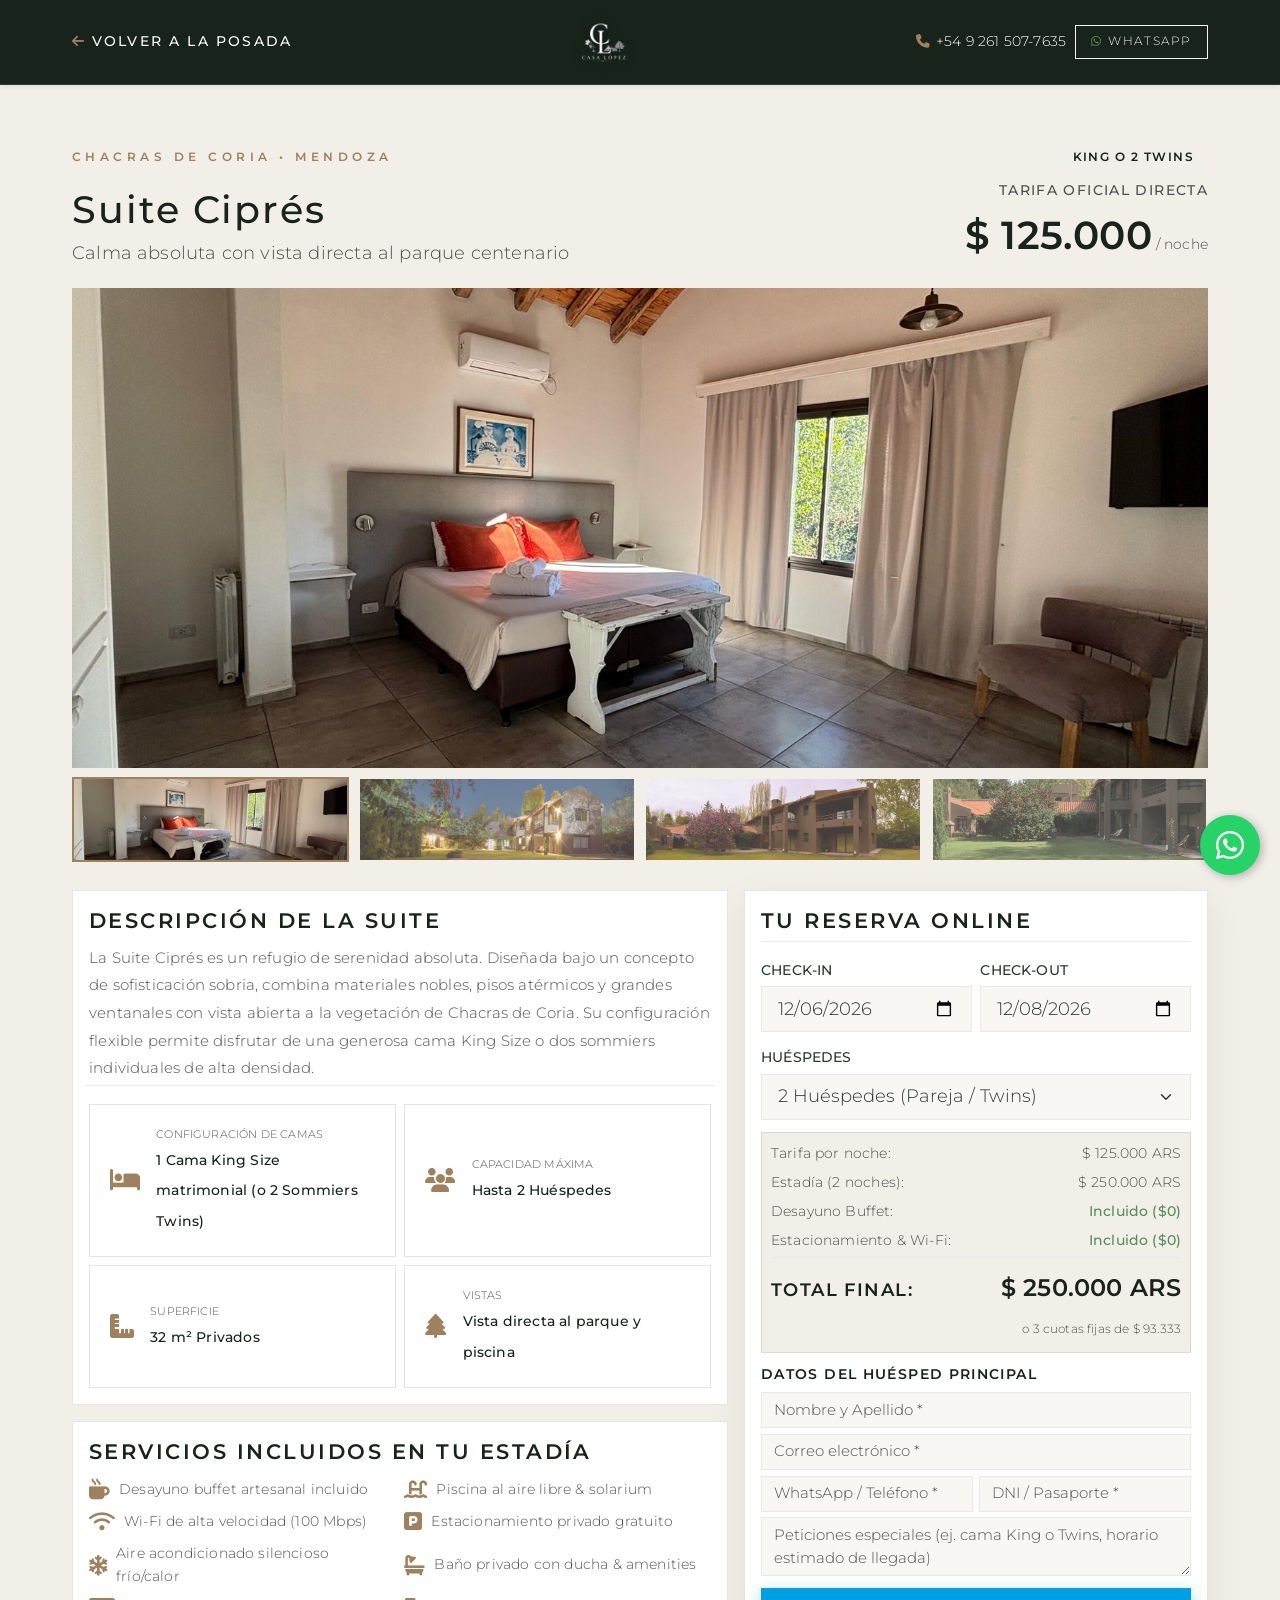
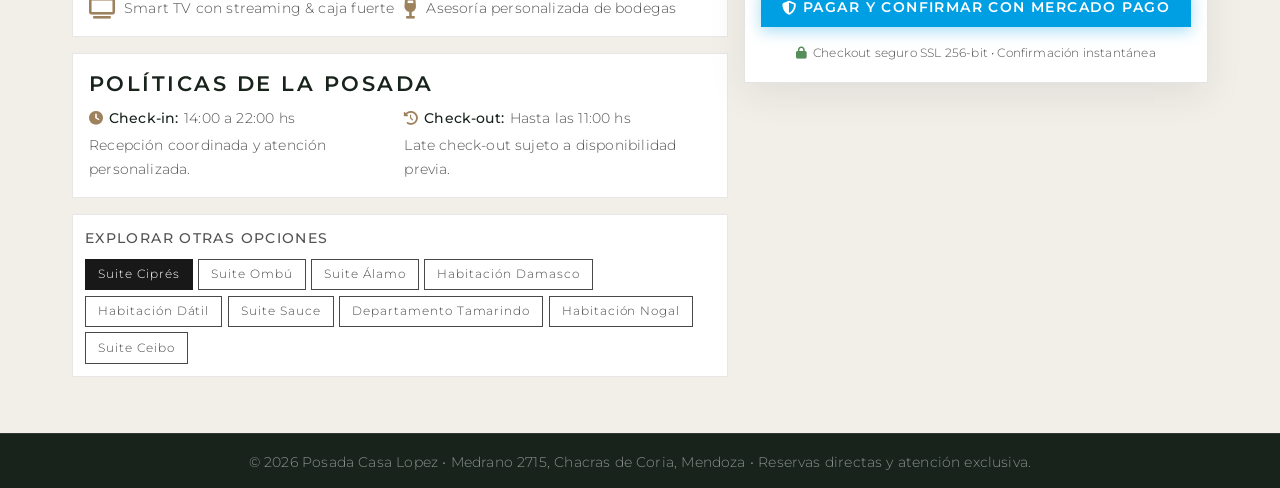
==== habitacion.html @ 321a7462 "style: remove preloader logo shimmer and enlarge logo significantly" ====
<!DOCTYPE html>
<html lang="es" class="h-100">
<head>
    <meta charset="utf-8">
    <meta name="viewport" content="width=device-width, initial-scale=1">
    <title>Reserva de Habitación • Posada Casa Lopez</title>
    <meta name="description" content="Reserva directa y checkout online para Posada Casa Lopez en Chacras de Coria, Mendoza. Mejor tarifa online garantizada.">
    <link rel="shortcut icon" href="assets/img/logos/favicon.png" type="image/x-icon">

    <!-- Google Fonts -->
    <link rel="preconnect" href="https://fonts.googleapis.com">
    <link rel="preconnect" href="https://fonts.gstatic.com" crossorigin>
    <link href="https://fonts.googleapis.com/css2?family=Cinzel:wght@400;500;600;700&family=Montserrat:ital,wght@0,300;0,400;0,500;0,600;0,700;1,400&family=Cormorant+Garamond:ital,wght@0,400;0,600;1,400&display=swap" rel="stylesheet">

    <!-- FontAwesome 6 -->
    <link rel="stylesheet" href="https://cdnjs.cloudflare.com/ajax/libs/font-awesome/6.5.1/css/all.min.css">

    <!-- CSS Plugins & Base -->
    <link href="assets/css/plugins.css" rel="stylesheet">
    <link href="assets/css/theme.css" rel="stylesheet">
    <link href="assets/css/crillon-luxury.css" rel="stylesheet">
</head>
<body class="bg-stone-surface d-flex flex-column h-100">

    <!-- Preloader Luxury -->
    <div id="preloader" class="preloader-luxury">
        <div class="preloader-ambient-glow"></div>
        <div class="preloader-content">
            <div class="preloader-logo-wrap">
                <img src="assets/img/logos/casa_lopez_completo_hd.png" alt="Posada Casa Lopez" class="preloader-luxury-logo">
            </div>
            <div class="preloader-progress-track">
                <div class="preloader-progress-bar"></div>
            </div>
            <p class="preloader-caption">CHACRAS DE CORIA &bull; MENDOZA</p>
        </div>
    </div>
    <!-- /Preloader Luxury -->

    <!-- Header Superior -->
    <header class="room-detail-header sticky-top shadow-sm">
        <div class="container">
            <div class="d-flex align-items-center justify-content-between">
                <a href="index.html#rooms" class="d-inline-flex align-items-center gap-2 text-white text-decoration-none small text-uppercase fw-semibold" style="letter-spacing: 0.16em;">
                    <i class="fa-solid fa-arrow-left text-gold"></i>
                    <span>Volver a la Posada</span>
                </a>

                <a href="index.html" class="d-inline-flex align-items-center">
                    <img src="assets/img/logos/casa_lopez_completo_hd.png" alt="Posada Casa Lopez" style="max-height: 44px; width: auto; filter: drop-shadow(0 2px 6px rgba(0,0,0,0.6));">
                </a>

                <div class="d-flex align-items-center gap-3">
                    <a href="tel:+5492615077635" class="text-white text-decoration-none d-none d-md-flex align-items-center gap-2 small">
                        <i class="fa-solid fa-phone text-gold"></i>
                        <span class="d-none d-lg-inline">+54 9 261 507-7635</span>
                    </a>
                    <a href="https://wa.me/5492615077635" target="_blank" rel="noopener" class="btn btn-outline-light btn-sm text-uppercase d-none d-sm-inline-flex align-items-center gap-2" style="font-size: 0.72rem; letter-spacing: 0.14em; padding: 7px 15px;">
                        <i class="fa-brands fa-whatsapp text-success"></i>
                        <span>WhatsApp</span>
                    </a>
                </div>
            </div>
        </div>
    </header>

    <!-- Main Content -->
    <main class="flex-shrink-0 py-8 py-lg-12">
        <div class="container">

            <!-- Breadcrumb / Header Titular de la Suite -->
            <div class="mb-6">
                <div class="d-flex flex-wrap align-items-center justify-content-between gap-3 mb-2">
                    <span class="section-tag text-gold d-inline-block">Chacras de Coria • Mendoza</span>
                    <span id="roomBadgePill" class="room-spec-pill">King o 2 Twins</span>
                </div>
                <div class="d-flex flex-column flex-md-row justify-content-between align-items-md-end gap-3">
                    <div>
                        <h1 id="roomTitle" class="section-title text-navy mb-1" style="font-size: 2.4rem;">Suite Ciprés</h1>
                        <p id="roomTagline" class="text-muted mb-0 fs-6">Calma absoluta con vista directa al parque centenario</p>
                    </div>
                    <div class="text-md-end">
                        <span class="small text-muted text-uppercase d-block fw-semibold" style="letter-spacing: 0.1em;">Tarifa Oficial Directa</span>
                        <div class="d-inline-flex align-items-baseline gap-1">
                            <span id="roomPriceHeader" class="fs-2 fw-bold text-navy">$125.000</span>
                            <span class="text-muted small">/ noche</span>
                        </div>
                    </div>
                </div>
            </div>

            <!-- Galería de Fotos -->
            <div class="mb-8">
                <div class="card overflow-hidden shadow-none border-0 mb-3">
                    <img id="roomMainPhoto" src="assets/img/rooms/cypres.jpg" class="room-gallery-main-img" alt="Foto Habitación">
                </div>
                <div id="roomThumbnailsContainer" class="row g-2 g-md-3">
                    <!-- Miniaturas dinámicas -->
                </div>
            </div>

            <!-- Contenido Principal: Información a la izquierda + Card de Checkout a la derecha -->
            <div class="row g-4 g-xl-5">

                <!-- Columna Izquierda: Descripción y Detalles -->
                <div class="col-lg-7">
                    <!-- Resumen Arquitectónico -->
                    <div class="bg-white p-4 p-md-5 border border-dark border-opacity-10 mb-5">
                        <h3 class="h5 fw-bold text-navy text-uppercase mb-3" style="letter-spacing: 0.12em;">Descripción de la Suite</h3>
                        <p id="roomDescriptionText" class="text-muted mb-4 leading-relaxed" style="font-size: 0.96rem; line-height: 1.8;">
                            La Suite Ciprés es un refugio de serenidad absoluta. Diseñada bajo un concepto de sofisticación sobria, combina materiales nobles, pisos atérmicos y grandes ventanales con vista abierta a la vegetación de Chacras de Coria.
                        </p>

                        <div class="row g-3 pt-3 border-top">
                            <div class="col-sm-6">
                                <div class="room-highlight-box h-100">
                                    <i class="fa-solid fa-bed text-gold fs-4"></i>
                                    <div>
                                        <small class="text-muted d-block text-uppercase" style="font-size: 0.7rem;">Configuración de Camas</small>
                                        <strong id="roomBedDetail" class="text-navy small">1 Cama King o 2 Twins</strong>
                                    </div>
                                </div>
                            </div>
                            <div class="col-sm-6">
                                <div class="room-highlight-box h-100">
                                    <i class="fa-solid fa-users text-gold fs-4"></i>
                                    <div>
                                        <small class="text-muted d-block text-uppercase" style="font-size: 0.7rem;">Capacidad Máxima</small>
                                        <strong id="roomCapacityDetail" class="text-navy small">Hasta 2 Huéspedes</strong>
                                    </div>
                                </div>
                            </div>
                            <div class="col-sm-6">
                                <div class="room-highlight-box h-100">
                                    <i class="fa-solid fa-ruler-combined text-gold fs-4"></i>
                                    <div>
                                        <small class="text-muted d-block text-uppercase" style="font-size: 0.7rem;">Superficie</small>
                                        <strong id="roomSizeDetail" class="text-navy small">32 m² Privados</strong>
                                    </div>
                                </div>
                            </div>
                            <div class="col-sm-6">
                                <div class="room-highlight-box h-100">
                                    <i class="fa-solid fa-tree text-gold fs-4"></i>
                                    <div>
                                        <small class="text-muted d-block text-uppercase" style="font-size: 0.7rem;">Vistas</small>
                                        <strong id="roomViewDetail" class="text-navy small">Vista al Parque y Piscina</strong>
                                    </div>
                                </div>
                            </div>
                        </div>
                    </div>

                    <!-- Servicios & Comodidades Incluidas -->
                    <div class="bg-white p-4 p-md-5 border border-dark border-opacity-10 mb-5">
                        <h3 class="h5 fw-bold text-navy text-uppercase mb-4" style="letter-spacing: 0.12em;">Servicios Incluidos en tu Estadía</h3>
                        <div class="row g-3">
                            <div class="col-sm-6 d-flex align-items-center gap-3">
                                <i class="fa-solid fa-mug-hot text-gold fs-5"></i>
                                <span class="small text-muted">Desayuno buffet artesanal incluido</span>
                            </div>
                            <div class="col-sm-6 d-flex align-items-center gap-3">
                                <i class="fa-solid fa-water-ladder text-gold fs-5"></i>
                                <span class="small text-muted">Piscina al aire libre & solarium</span>
                            </div>
                            <div class="col-sm-6 d-flex align-items-center gap-3">
                                <i class="fa-solid fa-wifi text-gold fs-5"></i>
                                <span class="small text-muted">Wi-Fi de alta velocidad (100 Mbps)</span>
                            </div>
                            <div class="col-sm-6 d-flex align-items-center gap-3">
                                <i class="fa-solid fa-square-parking text-gold fs-5"></i>
                                <span class="small text-muted">Estacionamiento privado gratuito</span>
                            </div>
                            <div class="col-sm-6 d-flex align-items-center gap-3">
                                <i class="fa-solid fa-snowflake text-gold fs-5"></i>
                                <span class="small text-muted">Aire acondicionado silencioso frío/calor</span>
                            </div>
                            <div class="col-sm-6 d-flex align-items-center gap-3">
                                <i class="fa-solid fa-bath text-gold fs-5"></i>
                                <span class="small text-muted">Baño privado con ducha & amenities</span>
                            </div>
                            <div class="col-sm-6 d-flex align-items-center gap-3">
                                <i class="fa-solid fa-tv text-gold fs-5"></i>
                                <span class="small text-muted">Smart TV con streaming & caja fuerte</span>
                            </div>
                            <div class="col-sm-6 d-flex align-items-center gap-3">
                                <i class="fa-solid fa-wine-glass text-gold fs-5"></i>
                                <span class="small text-muted">Asesoría personalizada de bodegas</span>
                            </div>
                        </div>
                    </div>

                    <!-- Horarios y Políticas -->
                    <div class="bg-white p-4 p-md-5 border border-dark border-opacity-10 mb-5">
                        <h3 class="h5 fw-bold text-navy text-uppercase mb-3" style="letter-spacing: 0.12em;">Políticas de la Posada</h3>
                        <div class="row g-3 small text-muted">
                            <div class="col-sm-6">
                                <div class="d-flex align-items-center gap-2 mb-1">
                                    <i class="fa-solid fa-clock text-gold"></i>
                                    <strong class="text-navy">Check-in:</strong> 14:00 a 22:00 hs
                                </div>
                                <p class="mb-0">Recepción coordinada y atención personalizada.</p>
                            </div>
                            <div class="col-sm-6">
                                <div class="d-flex align-items-center gap-2 mb-1">
                                    <i class="fa-solid fa-clock-rotate-left text-gold"></i>
                                    <strong class="text-navy">Check-out:</strong> Hasta las 11:00 hs
                                </div>
                                <p class="mb-0">Late check-out sujeto a disponibilidad previa.</p>
                            </div>
                        </div>
                    </div>

                    <!-- Cambiar de habitación selector rápido -->
                    <div class="border border-dark border-opacity-10 p-4 bg-white">
                        <span class="small text-muted text-uppercase fw-semibold d-block mb-3" style="letter-spacing: 0.1em;">Explorar otras opciones</span>
                        <div class="d-flex flex-wrap gap-2" id="otherRoomsPills">
                            <!-- Inyectado por JS -->
                        </div>
                    </div>
                </div>

                <!-- Columna Derecha: Tarjeta de Fechas, Resumen y Checkout -->
                <div class="col-lg-5">
                    <div class="card booking-checkout-box p-4 p-md-5 sticky-top" style="top: 95px; z-index: 10;">
                        <h3 class="h5 fw-bold text-navy text-uppercase mb-4 pb-2 border-bottom" style="letter-spacing: 0.12em;">Tu Reserva Online</h3>

                        <!-- Formulario de Selección de Fechas -->
                        <form id="roomReservationForm" onsubmit="handleStartPayment(event)">
                            <div class="row g-3 mb-4">
                                <div class="col-6">
                                    <label class="form-label small text-uppercase fw-semibold mb-1">Check-in</label>
                                    <input type="date" id="bookingCheckIn" class="form-control" required>
                                </div>
                                <div class="col-6">
                                    <label class="form-label small text-uppercase fw-semibold mb-1">Check-out</label>
                                    <input type="date" id="bookingCheckOut" class="form-control" required>
                                </div>
                                <div class="col-12">
                                    <label class="form-label small text-uppercase fw-semibold mb-1">Huéspedes</label>
                                    <select id="bookingGuests" class="form-select">
                                        <option value="1">1 Huésped</option>
                                        <option value="2" selected>2 Huéspedes (Pareja / Twins)</option>
                                        <option value="3">3 Huéspedes</option>
                                        <option value="4">4 Huéspedes (Familia)</option>
                                    </select>
                                </div>
                            </div>

                            <!-- Desglose de Precios -->
                            <div class="p-3 bg-stone-surface mb-4 border border-dark border-opacity-10">
                                <div class="d-flex justify-content-between small text-muted mb-2">
                                    <span>Tarifa por noche:</span>
                                    <span id="summaryRatePerNight">$125.000 ARS</span>
                                </div>
                                <div class="d-flex justify-content-between small text-muted mb-2">
                                    <span>Estadía (<span id="summaryNights">2</span> noches):</span>
                                    <span id="summarySubtotal">$250.000 ARS</span>
                                </div>
                                <div class="d-flex justify-content-between small text-muted mb-2">
                                    <span>Desayuno Buffet:</span>
                                    <span class="text-success fw-semibold">Incluido ($0)</span>
                                </div>
                                <div class="d-flex justify-content-between small text-muted mb-3 pb-2 border-bottom">
                                    <span>Estacionamiento & Wi-Fi:</span>
                                    <span class="text-success fw-semibold">Incluido ($0)</span>
                                </div>
                                <div class="d-flex justify-content-between align-items-baseline">
                                    <span class="fw-bold text-navy text-uppercase" style="letter-spacing: 0.08em;">Total Final:</span>
                                    <span id="summaryTotal" class="fs-4 fw-bold text-navy">$250.000 ARS</span>
                                </div>
                                <div class="text-end mt-1">
                                    <small id="summaryInstallmentHint" class="text-muted" style="font-size: 0.78rem;">o hasta 3 cuotas fijas con tarjeta</small>
                                </div>
                            </div>

                            <!-- Datos del Huésped -->
                            <div class="mb-4">
                                <h4 class="small fw-bold text-navy text-uppercase mb-3" style="letter-spacing: 0.1em;">Datos del Huésped Principal</h4>
                                <div class="row g-2">
                                    <div class="col-12">
                                        <input type="text" id="guestName" class="form-control form-control-sm" placeholder="Nombre y Apellido *" required>
                                    </div>
                                    <div class="col-12">
                                        <input type="email" id="guestEmail" class="form-control form-control-sm" placeholder="Correo electrónico *" required>
                                    </div>
                                    <div class="col-6">
                                        <input type="tel" id="guestPhone" class="form-control form-control-sm" placeholder="WhatsApp / Teléfono *" required>
                                    </div>
                                    <div class="col-6">
                                        <input type="text" id="guestDni" class="form-control form-control-sm" placeholder="DNI / Pasaporte *" required>
                                    </div>
                                    <div class="col-12">
                                        <textarea id="guestNotes" class="form-control form-control-sm" rows="2" placeholder="Peticiones especiales (ej. cama King o Twins, horario estimado de llegada)"></textarea>
                                    </div>
                                </div>
                            </div>

                            <!-- Botón de Pago con Mercado Pago -->
                            <button type="submit" class="btn btn-mp-checkout w-100 py-3 d-flex align-items-center justify-content-center gap-2">
                                <i class="fa-solid fa-shield-halved"></i>
                                <span>Pagar y Confirmar con Mercado Pago</span>
                            </button>

                            <!-- Garantías -->
                            <div class="text-center mt-3">
                                <div class="d-inline-flex align-items-center gap-2 text-muted" style="font-size: 0.76rem;">
                                    <i class="fa-solid fa-lock text-success"></i>
                                    <span>Checkout seguro SSL 256-bit • Confirmación instantánea</span>
                                </div>
                            </div>
                        </form>
                    </div>
                </div>

            </div>

        </div>
    </main>

    <!-- Footer Simple -->
    <footer class="mt-auto py-4 bg-botanical-dark text-white text-center border-top border-white border-opacity-10">
        <div class="container">
            <small class="text-white-50">© 2026 Posada Casa Lopez • Medrano 2715, Chacras de Coria, Mendoza • Reservas directas y atención exclusiva.</small>
        </div>
    </footer>

    <!-- Botón WhatsApp Flotante -->
    <a href="https://wa.me/5492615077635?text=Hola%20Posada%20Casa%20Lopez!%20Quisiera%20consultar%20disponibilidad." class="float btn-whatsapp" target="_blank" rel="noopener" title="Consultar por WhatsApp">
        <i class="fa-brands fa-whatsapp my-float"></i>
    </a>

    <!-- ==============================================================
         MODAL DE CHECKOUT MERCADO PAGO (SIMULACIÓN OFICIAL)
         ============================================================== -->
    <div class="modal fade modal-mp" id="mpCheckoutModal" tabindex="-1" aria-labelledby="mpModalLabel" aria-hidden="true" data-bs-backdrop="static">
        <div class="modal-dialog modal-dialog-centered" style="max-width: 520px;">
            <div class="modal-content">

                <!-- Header Modal MP -->
                <div class="modal-header d-flex align-items-center justify-content-between">
                    <div class="d-flex align-items-center gap-2">
                        <i class="fa-solid fa-handshake-simple fs-4"></i>
                        <div>
                            <h5 class="modal-title fw-bold fs-6 mb-0" id="mpModalLabel">Mercado Pago Checkout</h5>
                            <small class="opacity-75" style="font-size: 0.72rem;">Pasarela oficial segura</small>
                        </div>
                    </div>
                    <button type="button" class="btn-close btn-close-white" data-bs-dismiss="modal" aria-label="Cerrar"></button>
                </div>

                <!-- Body Modal MP -->
                <div class="modal-body p-4">

                    <!-- Pantalla 1: Formulario de Pago -->
                    <div id="mpStepForm">
                        <div class="p-3 bg-light rounded mb-4 d-flex justify-content-between align-items-center">
                            <div>
                                <small class="text-muted text-uppercase d-block" style="font-size: 0.7rem;">Pagas a Posada Casa Lopez</small>
                                <strong id="mpModalRoomName" class="text-dark small">Suite Ciprés (2 noches)</strong>
                            </div>
                            <div class="text-end">
                                <span id="mpModalTotalAmount" class="fs-4 fw-bold text-primary">$250.000</span>
                                <small class="d-block text-muted" style="font-size: 0.7rem;">ARS</small>
                            </div>
                        </div>

                        <!-- Selector de Método -->
                        <div class="mb-4 mp-method-selector">
                            <label class="form-label small text-muted text-uppercase fw-semibold mb-2">Seleccioná cómo querés pagar</label>
                            <div class="row g-2">
                                <div class="col-6">
                                    <input type="radio" class="btn-check" name="mpMethod" id="methodCard" value="card" checked onchange="toggleMpMethod('card')">
                                    <label class="btn btn-outline-mp w-100 p-3 text-start h-100" for="methodCard">
                                        <i class="fa-regular fa-credit-card d-block fs-5 mb-1 text-primary"></i>
                                        <span class="d-block small fw-bold">Tarjeta</span>
                                        <small class="text-muted" style="font-size: 0.7rem;">Crédito o Débito</small>
                                    </label>
                                </div>
                                <div class="col-6">
                                    <input type="radio" class="btn-check" name="mpMethod" id="methodAccount" value="account" onchange="toggleMpMethod('account')">
                                    <label class="btn btn-outline-mp w-100 p-3 text-start h-100" for="methodAccount">
                                        <i class="fa-solid fa-wallet d-block fs-5 mb-1 text-primary"></i>
                                        <span class="d-block small fw-bold">Mercado Pago</span>
                                        <small class="text-muted" style="font-size: 0.7rem;">Saldo o QR</small>
                                    </label>
                                </div>
                            </div>
                        </div>

                        <!-- Bloque Tarjeta de Crédito/Débito -->
                        <div id="mpCardBlock">
                            <div class="mb-3">
                                <label class="form-label small text-muted text-uppercase fw-semibold mb-1">Número de Tarjeta</label>
                                <div class="input-group">
                                    <input type="text" id="mpCardNumber" class="form-control mp-input" placeholder="1234 5678 9012 3456" maxlength="19" oninput="formatCardNumber(this)">
                                    <span class="input-group-text bg-white border-start-0" id="cardBrandIcon">
                                        <i class="fa-regular fa-credit-card text-muted"></i>
                                    </span>
                                </div>
                            </div>

                            <div class="mb-3">
                                <label class="form-label small text-muted text-uppercase fw-semibold mb-1">Nombre y Apellido del Titular</label>
                                <input type="text" id="mpCardHolder" class="form-control mp-input" placeholder="Como figura en la tarjeta">
                            </div>

                            <div class="row g-2 mb-3">
                                <div class="col-6">
                                    <label class="form-label small text-muted text-uppercase fw-semibold mb-1">Vencimiento</label>
                                    <input type="text" id="mpCardExpiry" class="form-control mp-input" placeholder="MM/AA" maxlength="5" oninput="formatExpiry(this)">
                                </div>
                                <div class="col-6">
                                    <label class="form-label small text-muted text-uppercase fw-semibold mb-1">Código Seg. (CVV)</label>
                                    <input type="password" id="mpCardCvv" class="form-control mp-input" placeholder="123" maxlength="4">
                                </div>
                            </div>

                            <div class="mb-3">
                                <label class="form-label small text-muted text-uppercase fw-semibold mb-1">DNI del Titular</label>
                                <input type="text" id="mpCardDni" class="form-control mp-input" placeholder="Documento Nacional de Identidad">
                            </div>

                            <div class="mb-4">
                                <label class="form-label small text-muted text-uppercase fw-semibold mb-1">Plan de Cuotas</label>
                                <select id="mpInstallmentSelect" class="form-select mp-input">
                                    <!-- Inyectado dinámicamente según el total -->
                                </select>
                            </div>
                        </div>

                        <!-- Bloque Saldo Mercado Pago -->
                        <div id="mpAccountBlock" class="d-none mb-4">
                            <div class="p-3 border rounded text-center bg-light">
                                <i class="fa-solid fa-circle-check text-success fs-2 mb-2"></i>
                                <h6 class="fw-bold mb-1">Tu cuenta de Mercado Pago está vinculada</h6>
                                <p class="text-muted small mb-3">Saldo disponible suficiente para concretar la operación en 1 pago con acreditación instantánea.</p>
                                <span class="badge-mp-secure">Operación con respaldo Mercado Pago</span>
                            </div>
                        </div>

                        <!-- Botón Confirmar Pago -->
                        <button type="button" class="btn btn-mp-checkout w-100 py-3" onclick="processPayment()">
                            <i class="fa-solid fa-lock me-2"></i>
                            <span id="btnPayText">Confirmar y Pagar</span>
                        </button>
                    </div>

                    <!-- Pantalla 2: Procesando Pago (Spinner) -->
                    <div id="mpStepProcessing" class="d-none text-center py-5">
                        <div class="spinner-border text-primary mb-3" style="width: 3.5rem; height: 3.5rem;" role="status">
                            <span class="visually-hidden">Procesando...</span>
                        </div>
                        <h5 class="fw-bold text-dark mb-2">Procesando pago con Mercado Pago</h5>
                        <p class="text-muted small mb-0">Verificando fondos y emitiendo confirmación de reserva oficial...</p>
                    </div>

                    <!-- Pantalla 3: Pago Aprobado / Éxito -->
                    <div id="mpStepSuccess" class="d-none text-center py-4">
                        <div class="mx-auto mb-3 text-success">
                            <i class="fa-solid fa-circle-check" style="font-size: 4rem;"></i>
                        </div>
                        <h4 class="fw-bold text-dark mb-1">¡Pago Aprobado y Reserva Confirmada!</h4>
                        <p class="text-muted small mb-4">Tu estadía en Posada Casa Lopez ha quedado garantizada.</p>

                        <div class="bg-light p-3 rounded text-start mb-4 border">
                            <div class="d-flex justify-content-between mb-2">
                                <span class="small text-muted">Código de Reserva:</span>
                                <strong id="resBookingCode" class="text-primary">#CL-8429-MP</strong>
                            </div>
                            <div class="d-flex justify-content-between mb-2">
                                <span class="small text-muted">Titular:</span>
                                <strong id="resGuestName" class="text-dark">Juan Pérez</strong>
                            </div>
                            <div class="d-flex justify-content-between mb-2">
                                <span class="small text-muted">Habitación:</span>
                                <strong id="resRoomName" class="text-dark">Suite Ciprés</strong>
                            </div>
                            <div class="d-flex justify-content-between mb-2">
                                <span class="small text-muted">Fechas:</span>
                                <strong id="resDates" class="text-dark">23/09/2026 - 25/09/2026</strong>
                            </div>
                            <div class="d-flex justify-content-between pt-2 border-top">
                                <span class="small fw-bold text-dark">Total Abonado:</span>
                                <strong id="resTotalPaid" class="text-success">$250.000 ARS</strong>
                            </div>
                        </div>

                        <!-- Botón WhatsApp Directo para Notificar a la Posada -->
                        <a id="btnSendWaConfirmation" href="#" target="_blank" rel="noopener" class="btn btn-success w-100 py-3 mb-2 d-flex align-items-center justify-content-center gap-2 fw-semibold">
                            <i class="fa-brands fa-whatsapp fs-5"></i>
                            <span>Enviar Comprobante por WhatsApp a la Posada</span>
                        </a>

                        <a href="index.html" class="btn btn-outline-dark w-100 py-2 small text-uppercase" style="letter-spacing: 0.1em;">
                            Volver al Inicio
                        </a>
                    </div>

                </div>

                <!-- Footer Modal MP -->
                <div class="modal-footer bg-light py-2 px-4 justify-content-between">
                    <small class="text-muted" style="font-size: 0.72rem;">Mercado Pago Pasarela Segura</small>
                    <div class="d-flex gap-2">
                        <i class="fa-brands fa-cc-visa text-muted fs-5"></i>
                        <i class="fa-brands fa-cc-mastercard text-muted fs-5"></i>
                        <i class="fa-brands fa-cc-amex text-muted fs-5"></i>
                    </div>
                </div>

            </div>
        </div>
    </div>

    <!-- Scripts -->
    <script src="assets/vendor/jquery/jquery-3.7.1.min.js"></script>
    <script src="assets/js/plugins.js"></script>
    <script src="assets/js/theme.js"></script>

    <!-- Script del Motor de Reservas y Mercado Pago -->
    <script>
        // 1. BASE DE DATOS DE LAS 9 HABITACIONES REALES
        const ROOMS = {
            'cipres': {
                name: 'Suite Ciprés',
                badge: 'King o 2 Twins',
                tagline: 'Calma absoluta con vista directa al parque centenario',
                price: 125000,
                maxGuests: 2,
                size: '32 m²',
                bed: '1 Cama King Size matrimonial (o 2 Sommiers Twins)',
                view: 'Vista directa al parque y piscina',
                desc: 'La Suite Ciprés es un refugio de serenidad absoluta. Diseñada bajo un concepto de sofisticación sobria, combina materiales nobles, pisos atérmicos y grandes ventanales con vista abierta a la vegetación de Chacras de Coria. Su configuración flexible permite disfrutar de una generosa cama King Size o dos sommiers individuales de alta densidad.',
                img: 'assets/img/rooms/cypres.jpg',
                gallery: [
                    'assets/img/rooms/cypres.jpg',
                    'assets/img/rooms/posada-garden.jpg',
                    'assets/img/rooms/posada-pano.jpg',
                    'assets/img/rooms/posada-main.jpg'
                ]
            },
            'ombu': {
                name: 'Suite Ombú',
                badge: 'Hasta 3 Huéspedes',
                tagline: 'Espacio y confort para parejas o grupos reducidos',
                price: 145000,
                maxGuests: 3,
                size: '38 m²',
                bed: '1 Cama King Size + 1 Sommier Individual',
                view: 'Vista al jardín interior',
                desc: 'Amplia, luminosa y versátil, la Suite Ombú ofrece una cómoda distribución para hasta tres huéspedes. Cuenta con una cama matrimonial King Size y un sommier individual adicional, ideal para una escapada familiar o de amigos en el corazón de la ruta del vino mendocina.',
                img: 'assets/img/rooms/ombu.jpg',
                gallery: [
                    'assets/img/rooms/ombu.jpg',
                    'assets/img/rooms/posada-garden.jpg',
                    'assets/img/rooms/posada-main.jpg',
                    'assets/img/rooms/posada-pano.jpg'
                ]
            },
            'alamo': {
                name: 'Suite Álamo',
                badge: 'Queen Matrimonial',
                tagline: 'Nuestra suite más romántica e íntima',
                price: 120000,
                maxGuests: 2,
                size: '30 m²',
                bed: '1 Cama Queen Size Matrimonial',
                view: 'Vista a la galería tradicional y viñas',
                desc: 'La Suite Álamo es la opción predilecta de parejas en viaje de bodas o escapadas de fin de semana. Su atmósfera cálida con detalles en madera y lino natural crea una experiencia acogedora con salida directa a la galería exterior.',
                img: 'assets/img/rooms/alamo.jpg',
                gallery: [
                    'assets/img/rooms/alamo.jpg',
                    'assets/img/rooms/posada-garden.jpg',
                    'assets/img/rooms/posada-pano.jpg',
                    'assets/img/rooms/posada-main.jpg'
                ]
            },
            'damasco': {
                name: 'Habitación Damasco',
                badge: 'King o 2 Twins',
                tagline: 'Cálidos tonos terrosos y ventilación natural',
                price: 115000,
                maxGuests: 2,
                size: '28 m²',
                bed: '1 Cama King Size (o 2 Sommiers Twins)',
                view: 'Vista a patios internos y arboleda',
                desc: 'Inspirada en los frutales de la quinta original de Casa Lopez, la Habitación Damasco combina tonos terracota y blanco puro. Posee excelente iluminación natural, baño completo de diseño y aislamiento acústico para un descanso ininterrumpido.',
                img: 'assets/img/rooms/damasco.jpg',
                gallery: [
                    'assets/img/rooms/damasco.jpg',
                    'assets/img/rooms/posada-garden.jpg',
                    'assets/img/rooms/posada-main.jpg',
                    'assets/img/rooms/posada-pano.jpg'
                ]
            },
            'datil': {
                name: 'Habitación Dátil',
                badge: 'King o 2 Twins',
                tagline: 'Luminosidad matutina y tranquilidad sonora',
                price: 118000,
                maxGuests: 2,
                size: '29 m²',
                bed: '1 Cama King Size (o 2 Sommiers Twins)',
                view: 'Vista al patio colonial y jardines',
                desc: 'Una habitación fresca y luminosa con orientación este que recibe la suave luz del amanecer mendocino. Equipada con sommiers hoteleros de primera línea y escritorio de lectura.',
                img: 'assets/img/rooms/datil.jpg',
                gallery: [
                    'assets/img/rooms/datil.jpg',
                    'assets/img/rooms/posada-garden.jpg',
                    'assets/img/rooms/posada-pano.jpg',
                    'assets/img/rooms/posada-main.jpg'
                ]
            },
            'sauce': {
                name: 'Suite Sauce',
                badge: 'King o 2 Twins',
                tagline: 'Inmediata cercanía a la galería para disfrutar al aire libre',
                price: 128000,
                maxGuests: 2,
                size: '34 m²',
                bed: '1 Cama King Size (o 2 Sommiers Twins)',
                view: 'Vista a los sauces añosos y parque',
                desc: 'La Suite Sauce conjuga la nobleza de la arquitectura colonial con comodidades contemporáneas. Su cercanía inmediata a la galería permite relajarse en los sillones exteriores tras un día de recorrido por bodegas.',
                img: 'assets/img/rooms/sauce.jpg',
                gallery: [
                    'assets/img/rooms/sauce.jpg',
                    'assets/img/rooms/posada-garden.jpg',
                    'assets/img/rooms/posada-main.jpg',
                    'assets/img/rooms/posada-pano.jpg'
                ]
            },
            'tamarindo': {
                name: 'Departamento Tamarindo',
                badge: '2 Dormitorios (Hasta 4 Pax)',
                tagline: 'Unidad residencial de 2 ambientes para familias',
                price: 185000,
                maxGuests: 4,
                size: '52 m²',
                bed: 'Dormitorio 1: Cama Queen | Dormitorio 2: 2 Sommiers Twins',
                view: 'Vista panorámica al parque y piscina',
                desc: 'El Departamento Tamarindo es la opción más amplia de la posada. Con dos dormitorios independientes, permite disfrutar de privacidad y comodidad absoluta para familias o grupos de hasta 4 personas.',
                img: 'assets/img/rooms/tamarindo.jpg',
                gallery: [
                    'assets/img/rooms/tamarindo.jpg',
                    'assets/img/rooms/posada-garden.jpg',
                    'assets/img/rooms/posada-pano.jpg',
                    'assets/img/rooms/posada-main.jpg'
                ]
            },
            'nogal': {
                name: 'Habitación Nogal',
                badge: 'King o 2 Twins',
                tagline: 'Silencio profundo y entorno verde reparador',
                price: 115000,
                maxGuests: 2,
                size: '28 m²',
                bed: '1 Cama King Size (o 2 Sommiers Twins)',
                view: 'Vista al jardín posterior y nogales',
                desc: 'Ubicada en el sector más calmo de la posada, la Habitación Nogal ofrece una experiencia de desconexión y descanso total, con delicados detalles en nogal lustrado y textiles naturales.',
                img: 'assets/img/rooms/nogal.jpg',
                gallery: [
                    'assets/img/rooms/nogal.jpg',
                    'assets/img/rooms/posada-garden.jpg',
                    'assets/img/rooms/posada-main.jpg',
                    'assets/img/rooms/posada-pano.jpg'
                ]
            },
            'ceibo': {
                name: 'Suite Ceibo',
                badge: 'King o 2 Twins',
                tagline: 'Salida directa al parque, solarium y piscina',
                price: 130000,
                maxGuests: 2,
                size: '35 m²',
                bed: '1 Cama King Size (o 2 Sommiers Twins)',
                view: 'Acceso directo a solarium y piscina',
                desc: 'La Suite Ceibo destaca por su ubicación estratégica con salida directa a la piscina y al solarium. Decorada con elementos de diseño local y textiles de abrigo, es una de las unidades más solicitadas en temporada de verano.',
                img: 'assets/img/rooms/ceibo.jpg',
                gallery: [
                    'assets/img/rooms/ceibo.jpg',
                    'assets/img/rooms/posada-garden.jpg',
                    'assets/img/rooms/posada-pano.jpg',
                    'assets/img/rooms/posada-main.jpg'
                ]
            }
        };

        // Formateador de moneda en ARS
        const formatARS = (amount) => {
            return new Intl.NumberFormat('es-AR', {
                style: 'currency',
                currency: 'ARS',
                maximumFractionDigits: 0
            }).format(amount);
        };

        let currentRoomId = 'cipres';
        let currentCalculatedTotal = 0;
        let currentNights = 1;

        // 2. INICIALIZACIÓN
        document.addEventListener('DOMContentLoaded', function () {
            const urlParams = new URLSearchParams(window.location.search);
            const roomIdParam = urlParams.get('id');
            const checkInParam = urlParams.get('checkin');
            const checkOutParam = urlParams.get('checkout');
            const guestsParam = urlParams.get('guests');

            if (roomIdParam && ROOMS[roomIdParam]) {
                currentRoomId = roomIdParam;
            }

            // Inicializar fechas
            const today = new Date();
            const afterTomorrow = new Date();
            afterTomorrow.setDate(today.getDate() + 2);

            const formatDate = (date) => {
                const y = date.getFullYear();
                const m = String(date.getMonth() + 1).padStart(2, '0');
                const d = String(date.getDate()).padStart(2, '0');
                return `${y}-${m}-${d}`;
            };

            const inInput = document.getElementById('bookingCheckIn');
            const outInput = document.getElementById('bookingCheckOut');
            const guestsSelect = document.getElementById('bookingGuests');

            inInput.min = formatDate(today);
            outInput.min = formatDate(today);

            inInput.value = checkInParam && checkInParam >= formatDate(today) ? checkInParam : formatDate(today);
            outInput.value = checkOutParam && checkOutParam > inInput.value ? checkOutParam : formatDate(afterTomorrow);

            if (guestsParam) {
                const guestNum = guestsParam.replace(/\D/g, '') || '2';
                guestsSelect.value = guestNum <= '4' ? guestNum : '2';
            }

            // Listeners de cambio de fechas
            inInput.addEventListener('change', function () {
                if (inInput.value >= outInput.value) {
                    const newOut = new Date(inInput.value);
                    newOut.setDate(newOut.getDate() + 1);
                    outInput.value = formatDate(newOut);
                }
                recalculateBooking();
            });

            outInput.addEventListener('change', function () {
                if (outInput.value <= inInput.value) {
                    const newIn = new Date(outInput.value);
                    newIn.setDate(newIn.getDate() - 1);
                    inInput.value = formatDate(newIn);
                }
                recalculateBooking();
            });

            guestsSelect.addEventListener('change', recalculateBooking);

            // Cargar datos de la habitación
            loadRoom(currentRoomId);
            buildOtherRoomsPills();
        });

        // 3. CARGAR DATOS DE LA HABITACIÓN EN LA PANTALLA
        function loadRoom(id) {
            currentRoomId = id;
            const room = ROOMS[id] || ROOMS['cipres'];

            document.title = `${room.name} • Posada Casa Lopez`;
            document.getElementById('roomTitle').textContent = room.name;
            document.getElementById('roomTagline').textContent = room.tagline;
            document.getElementById('roomBadgePill').textContent = room.badge;
            document.getElementById('roomPriceHeader').textContent = formatARS(room.price);
            document.getElementById('roomDescriptionText').textContent = room.desc;
            document.getElementById('roomBedDetail').textContent = room.bed;
            document.getElementById('roomCapacityDetail').textContent = `Hasta ${room.maxGuests} Huéspedes`;
            document.getElementById('roomSizeDetail').textContent = `${room.size} Privados`;
            document.getElementById('roomViewDetail').textContent = room.view;

            // Galería de imágenes
            const mainImg = document.getElementById('roomMainPhoto');
            mainImg.src = room.img;
            mainImg.alt = room.name;

            const thumbsContainer = document.getElementById('roomThumbnailsContainer');
            thumbsContainer.innerHTML = '';
            room.gallery.forEach((photoUrl, idx) => {
                const col = document.createElement('div');
                col.className = 'col-3';
                col.innerHTML = `
                    <img src="${photoUrl}" class="room-thumb-item ${idx === 0 ? 'active' : ''}" alt="Miniatura ${idx + 1}" onclick="switchMainPhoto('${photoUrl}', this)">
                `;
                thumbsContainer.appendChild(col);
            });

            // Actualizar selector de huéspedes máximo permitido
            const guestsSelect = document.getElementById('bookingGuests');
            Array.from(guestsSelect.options).forEach(opt => {
                const val = parseInt(opt.value);
                opt.disabled = val > room.maxGuests;
            });
            if (parseInt(guestsSelect.value) > room.maxGuests) {
                guestsSelect.value = String(room.maxGuests);
            }

            recalculateBooking();
        }

        // 4. CAMBIO DE FOTO PRINCIPAL
        function switchMainPhoto(src, el) {
            const mainImg = document.getElementById('roomMainPhoto');
            mainImg.style.opacity = '0.3';
            setTimeout(() => {
                mainImg.src = src;
                mainImg.style.opacity = '1';
            }, 150);

            document.querySelectorAll('.room-thumb-item').forEach(thumb => thumb.classList.remove('active'));
            if (el) el.classList.add('active');
        }

        // 5. RECÁLCULO DINÁMICO DE NOCHES Y TOTAL
        function recalculateBooking() {
            const room = ROOMS[currentRoomId] || ROOMS['cipres'];
            const inDate = new Date(document.getElementById('bookingCheckIn').value);
            const outDate = new Date(document.getElementById('bookingCheckOut').value);

            let diffTime = outDate.getTime() - inDate.getTime();
            let nights = Math.ceil(diffTime / (1000 * 60 * 60 * 24));
            if (nights <= 0) nights = 1;
            currentNights = nights;

            const subtotal = room.price * nights;
            currentCalculatedTotal = subtotal;

            document.getElementById('summaryRatePerNight').textContent = `${formatARS(room.price)} ARS`;
            document.getElementById('summaryNights').textContent = nights;
            document.getElementById('summarySubtotal').textContent = `${formatARS(subtotal)} ARS`;
            document.getElementById('summaryTotal').textContent = `${formatARS(subtotal)} ARS`;

            const cuota3 = Math.round((subtotal * 1.12) / 3);
            document.getElementById('summaryInstallmentHint').textContent = `o 3 cuotas fijas de ${formatARS(cuota3)}`;
        }

        // 6. PILLS DE OTRAS HABITACIONES
        function buildOtherRoomsPills() {
            const container = document.getElementById('otherRoomsPills');
            container.innerHTML = '';

            Object.keys(ROOMS).forEach(key => {
                const r = ROOMS[key];
                const btn = document.createElement('button');
                btn.type = 'button';
                btn.className = `btn btn-sm ${key === currentRoomId ? 'btn-dark' : 'btn-outline-secondary'}`;
                btn.style.fontSize = '0.75rem';
                btn.style.letterSpacing = '0.08em';
                btn.textContent = r.name;
                btn.onclick = () => {
                    const checkIn = document.getElementById('bookingCheckIn').value;
                    const checkOut = document.getElementById('bookingCheckOut').value;
                    const guests = document.getElementById('bookingGuests').value;
                    history.pushState(null, '', `habitacion.html?id=${key}&checkin=${checkIn}&checkout=${checkOut}&guests=${guests}`);
                    loadRoom(key);
                    buildOtherRoomsPills();
                };
                container.appendChild(btn);
            });
        }

        // 7. INICIAR CHECKOUT MERCADO PAGO (ABRIR MODAL)
        function handleStartPayment(event) {
            event.preventDefault();

            const guestName = document.getElementById('guestName').value.trim();
            const guestEmail = document.getElementById('guestEmail').value.trim();
            const guestPhone = document.getElementById('guestPhone').value.trim();
            const guestDni = document.getElementById('guestDni').value.trim();

            if (!guestName || !guestEmail || !guestPhone || !guestDni) {
                alert('Por favor complete todos los datos del huésped para continuar.');
                return;
            }

            const room = ROOMS[currentRoomId] || ROOMS['cipres'];

            document.getElementById('mpModalRoomName').textContent = `${room.name} (${currentNights} ${currentNights === 1 ? 'noche' : 'noches'})`;
            document.getElementById('mpModalTotalAmount').textContent = formatARS(currentCalculatedTotal);
            document.getElementById('btnPayText').textContent = `Pagar ${formatARS(currentCalculatedTotal)} con Mercado Pago`;

            document.getElementById('mpCardHolder').value = guestName.toUpperCase();
            document.getElementById('mpCardDni').value = guestDni;

            const selectCuotas = document.getElementById('mpInstallmentSelect');
            const total = currentCalculatedTotal;
            const c1 = total;
            const c3 = Math.round((total * 1.12) / 3);
            const c6 = Math.round((total * 1.22) / 6);

            selectCuotas.innerHTML = `
                <option value="1">1 cuota de ${formatARS(c1)} (Sin interés)</option>
                <option value="3">3 cuotas fijas de ${formatARS(c3)} (CFT: 12.0%)</option>
                <option value="6">6 cuotas fijas de ${formatARS(c6)} (CFT: 22.0%)</option>
            `;

            document.getElementById('mpStepForm').classList.remove('d-none');
            document.getElementById('mpStepProcessing').classList.add('d-none');
            document.getElementById('mpStepSuccess').classList.add('d-none');

            const modal = new bootstrap.Modal(document.getElementById('mpCheckoutModal'));
            modal.show();
        }

        // 8. ALTERNAR MÉTODO EN MODAL (Tarjeta vs Cuenta MP)
        function toggleMpMethod(method) {
            const cardBlock = document.getElementById('mpCardBlock');
            const accountBlock = document.getElementById('mpAccountBlock');
            const btnPayText = document.getElementById('btnPayText');

            if (method === 'card') {
                cardBlock.classList.remove('d-none');
                accountBlock.classList.add('d-none');
                btnPayText.textContent = `Pagar ${formatARS(currentCalculatedTotal)} con Tarjeta`;
            } else {
                cardBlock.classList.add('d-none');
                accountBlock.classList.remove('d-none');
                btnPayText.textContent = `Pagar ${formatARS(currentCalculatedTotal)} con Saldo MP`;
            }
        }

        // 9. FORMATEO DE TARJETA Y DETECCIÓN DE EMISOR
        function formatCardNumber(input) {
            let val = input.value.replace(/\D/g, '');
            let formatted = val.match(/.{1,4}/g)?.join(' ') || '';
            input.value = formatted;

            const iconSpan = document.getElementById('cardBrandIcon');
            if (val.startsWith('4')) {
                iconSpan.innerHTML = '<i class="fa-brands fa-cc-visa text-primary fs-5"></i>';
            } else if (val.startsWith('5')) {
                iconSpan.innerHTML = '<i class="fa-brands fa-cc-mastercard text-warning fs-5"></i>';
            } else if (val.startsWith('3')) {
                iconSpan.innerHTML = '<i class="fa-brands fa-cc-amex text-info fs-5"></i>';
            } else {
                iconSpan.innerHTML = '<i class="fa-regular fa-credit-card text-muted"></i>';
            }
        }

        function formatExpiry(input) {
            let val = input.value.replace(/\D/g, '');
            if (val.length >= 2) {
                input.value = val.substring(0, 2) + '/' + val.substring(2, 4);
            } else {
                input.value = val;
            }
        }

        // 10. SIMULAR PROCESAMIENTO Y APROBACIÓN DE MERCADO PAGO
        function processPayment() {
            document.getElementById('mpStepForm').classList.add('d-none');
            document.getElementById('mpStepProcessing').classList.remove('d-none');

            setTimeout(() => {
                const room = ROOMS[currentRoomId] || ROOMS['cipres'];
                const guestName = document.getElementById('guestName').value.trim();
                const checkIn = document.getElementById('bookingCheckIn').value;
                const checkOut = document.getElementById('bookingCheckOut').value;
                const guests = document.getElementById('bookingGuests').value;

                const randomNum = Math.floor(1000 + Math.random() * 9000);
                const bookingCode = `CL-2026-${randomNum}`;

                document.getElementById('resBookingCode').textContent = bookingCode;
                document.getElementById('resGuestName').textContent = guestName;
                document.getElementById('resRoomName').textContent = room.name;
                document.getElementById('resDates').textContent = `${checkIn} al ${checkOut} (${currentNights} noches)`;
                document.getElementById('resTotalPaid').textContent = `${formatARS(currentCalculatedTotal)} ARS`;

                const waMessage = `¡Hola Posada Casa Lopez! Acabo de abonar y confirmar mi reserva online:%0A%0A` +
                    `• *Código de Reserva:* ${bookingCode}%0A` +
                    `• *Titular:* ${guestName}%0A` +
                    `• *Habitación:* ${room.name}%0A` +
                    `• *Fechas:* ${checkIn} al ${checkOut} (${currentNights} noches)%0A` +
                    `• *Huéspedes:* ${guests}%0A` +
                    `• *Total Abonado:* ${formatARS(currentCalculatedTotal)} (Mercado Pago)%0A%0A` +
                    `Adjunto mis datos para la coordinación de la llegada. ¡Muchas gracias!`;

                const waUrl = `https://wa.me/5492615077635?text=${waMessage}`;
                document.getElementById('btnSendWaConfirmation').href = waUrl;

                document.getElementById('mpStepProcessing').classList.add('d-none');
                document.getElementById('mpStepSuccess').classList.remove('d-none');
            }, 2200);
        }

        // Luxury preloader transition
        window.addEventListener('load', function () {
            const preloader = document.getElementById('preloader');
            if (preloader) {
                setTimeout(function () {
                    preloader.classList.add('preloader-hidden');
                    setTimeout(function () {
                        if (preloader.parentNode) preloader.remove();
                    }, 850);
                }, 550);
            }
        });
        // Safety timeout
        setTimeout(function () {
            const preloader = document.getElementById('preloader');
            if (preloader && !preloader.classList.contains('preloader-hidden')) {
                preloader.classList.add('preloader-hidden');
                setTimeout(function () {
                    if (preloader.parentNode) preloader.remove();
                }, 850);
            }
        }, 3000);
    </script>
</body>
</html>
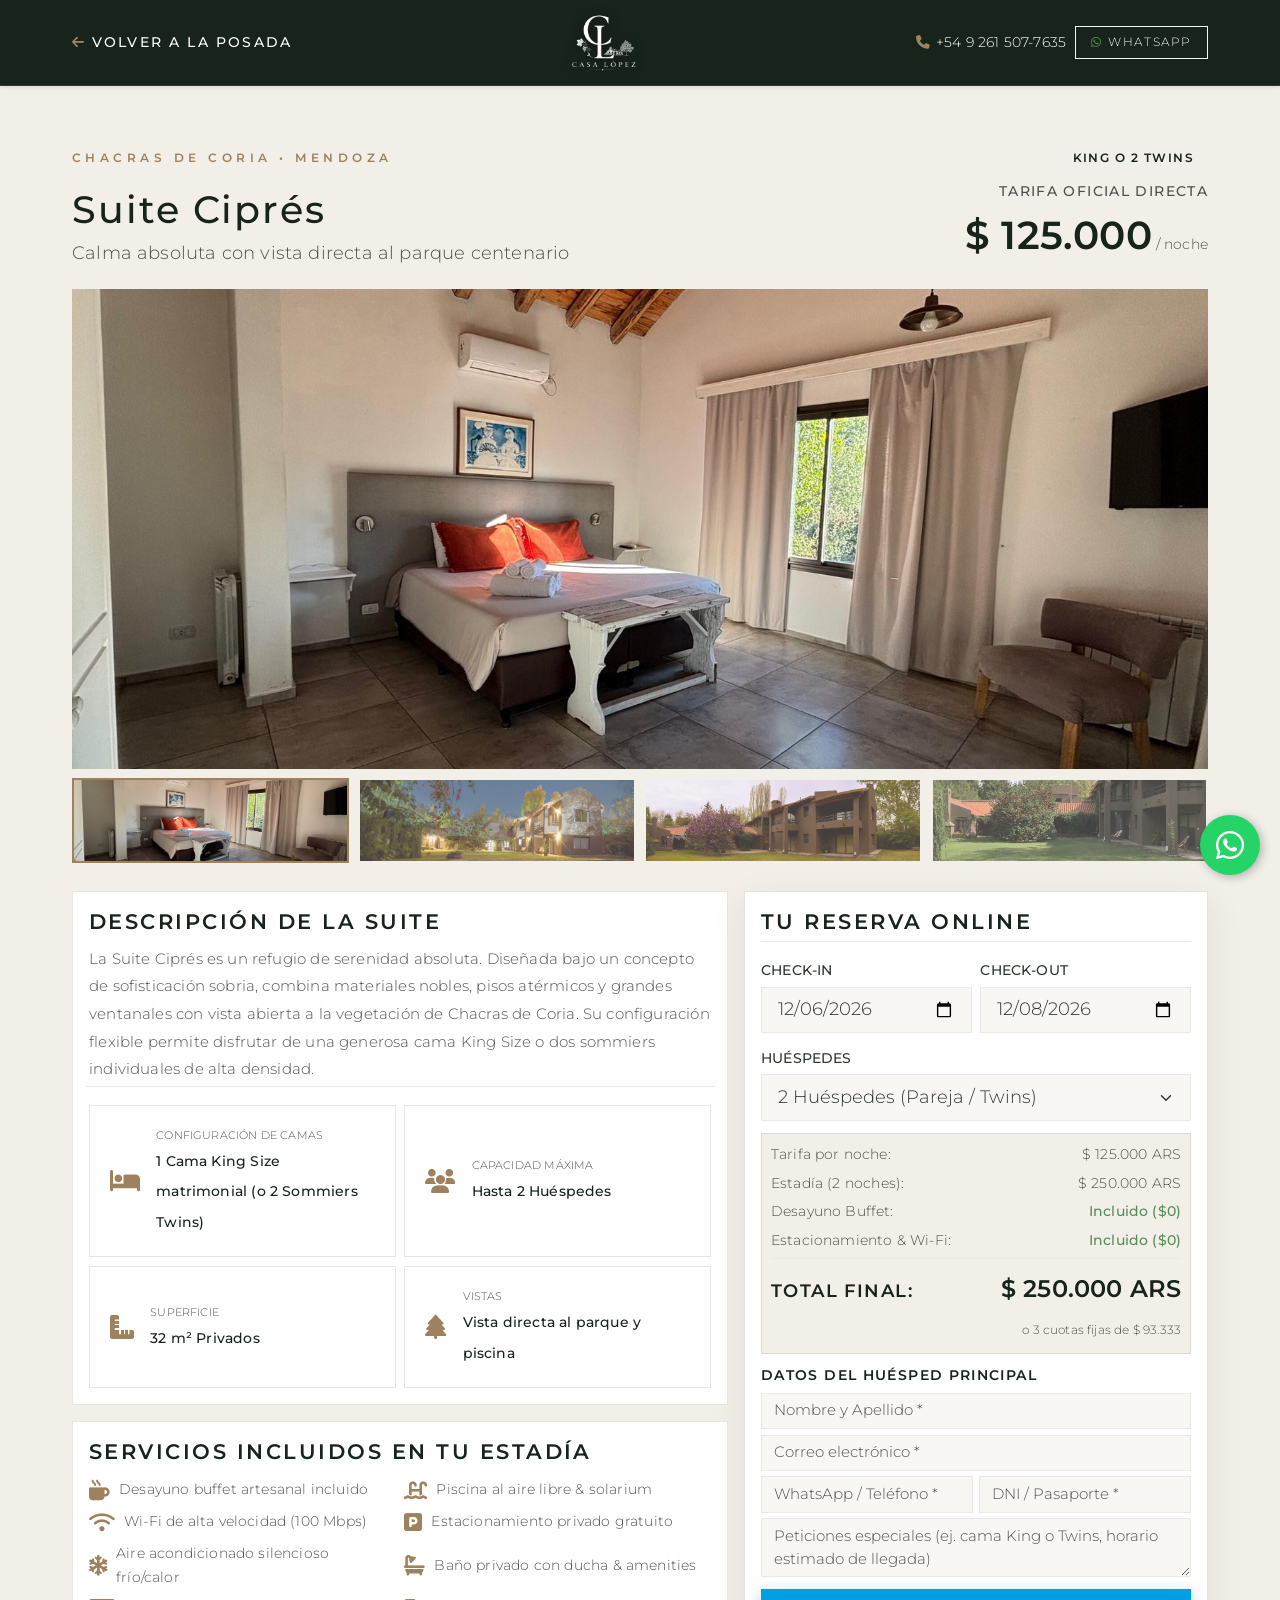
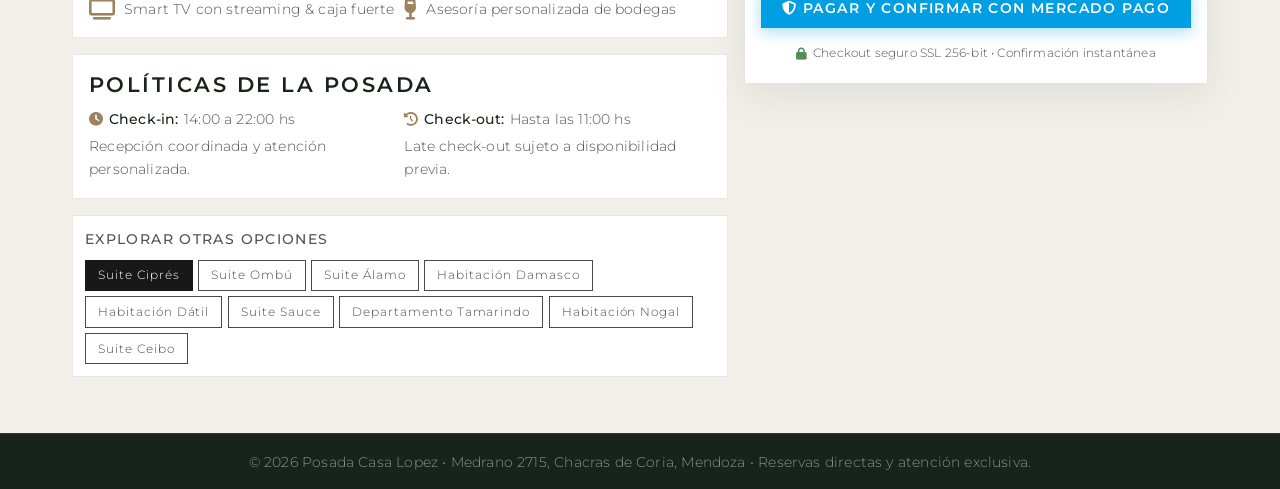
==== commit 0727d045: "style: increase header logo size by 20px maintaining header height and increase contact logo by 30px" ====
--- a/habitacion.html
+++ b/habitacion.html
@@ -47,7 +47,7 @@
                 </a>
 
                 <a href="index.html" class="d-inline-flex align-items-center">
-                    <img src="assets/img/logos/casa_lopez_completo_hd.png" alt="Posada Casa Lopez" style="max-height: 44px; width: auto; filter: drop-shadow(0 2px 6px rgba(0,0,0,0.6));">
+                    <img src="assets/img/logos/casa_lopez_completo_hd.png" alt="Posada Casa Lopez" style="max-height: 64px; width: auto; filter: drop-shadow(0 2px 6px rgba(0,0,0,0.6));">
                 </a>
 
                 <div class="d-flex align-items-center gap-3">
--- a/assets/css/crillon-luxury.css
+++ b/assets/css/crillon-luxury.css
@@ -146,6 +146,23 @@
     transition: opacity 0.3s ease, visibility 0.3s ease;
 }
 
+#header .navbar {
+    padding-top: 4px !important;
+    padding-bottom: 4px !important;
+}
+
+#header .navbar-brand {
+    padding-top: 0 !important;
+    padding-bottom: 0 !important;
+    margin-top: -10px !important;
+    margin-bottom: -10px !important;
+}
+
+#header .brand-text-logo {
+    max-height: 68px !important;
+    width: auto !important;
+}
+
 /* Logo en header scrolleado sobre verde: blanco nítido */
 #header.header-scrolled .navbar-brand .brand-text-logo {
     filter: drop-shadow(0 2px 8px rgba(0, 0, 0, 0.6)) !important;
@@ -815,7 +832,7 @@
    ========================================================================== */
 .room-detail-header {
     background: var(--clb-botanical-dark);
-    padding: 1.25rem 0;
+    padding: 0.65rem 0;
     border-bottom: 1px solid rgba(255, 255, 255, 0.1);
 }
 
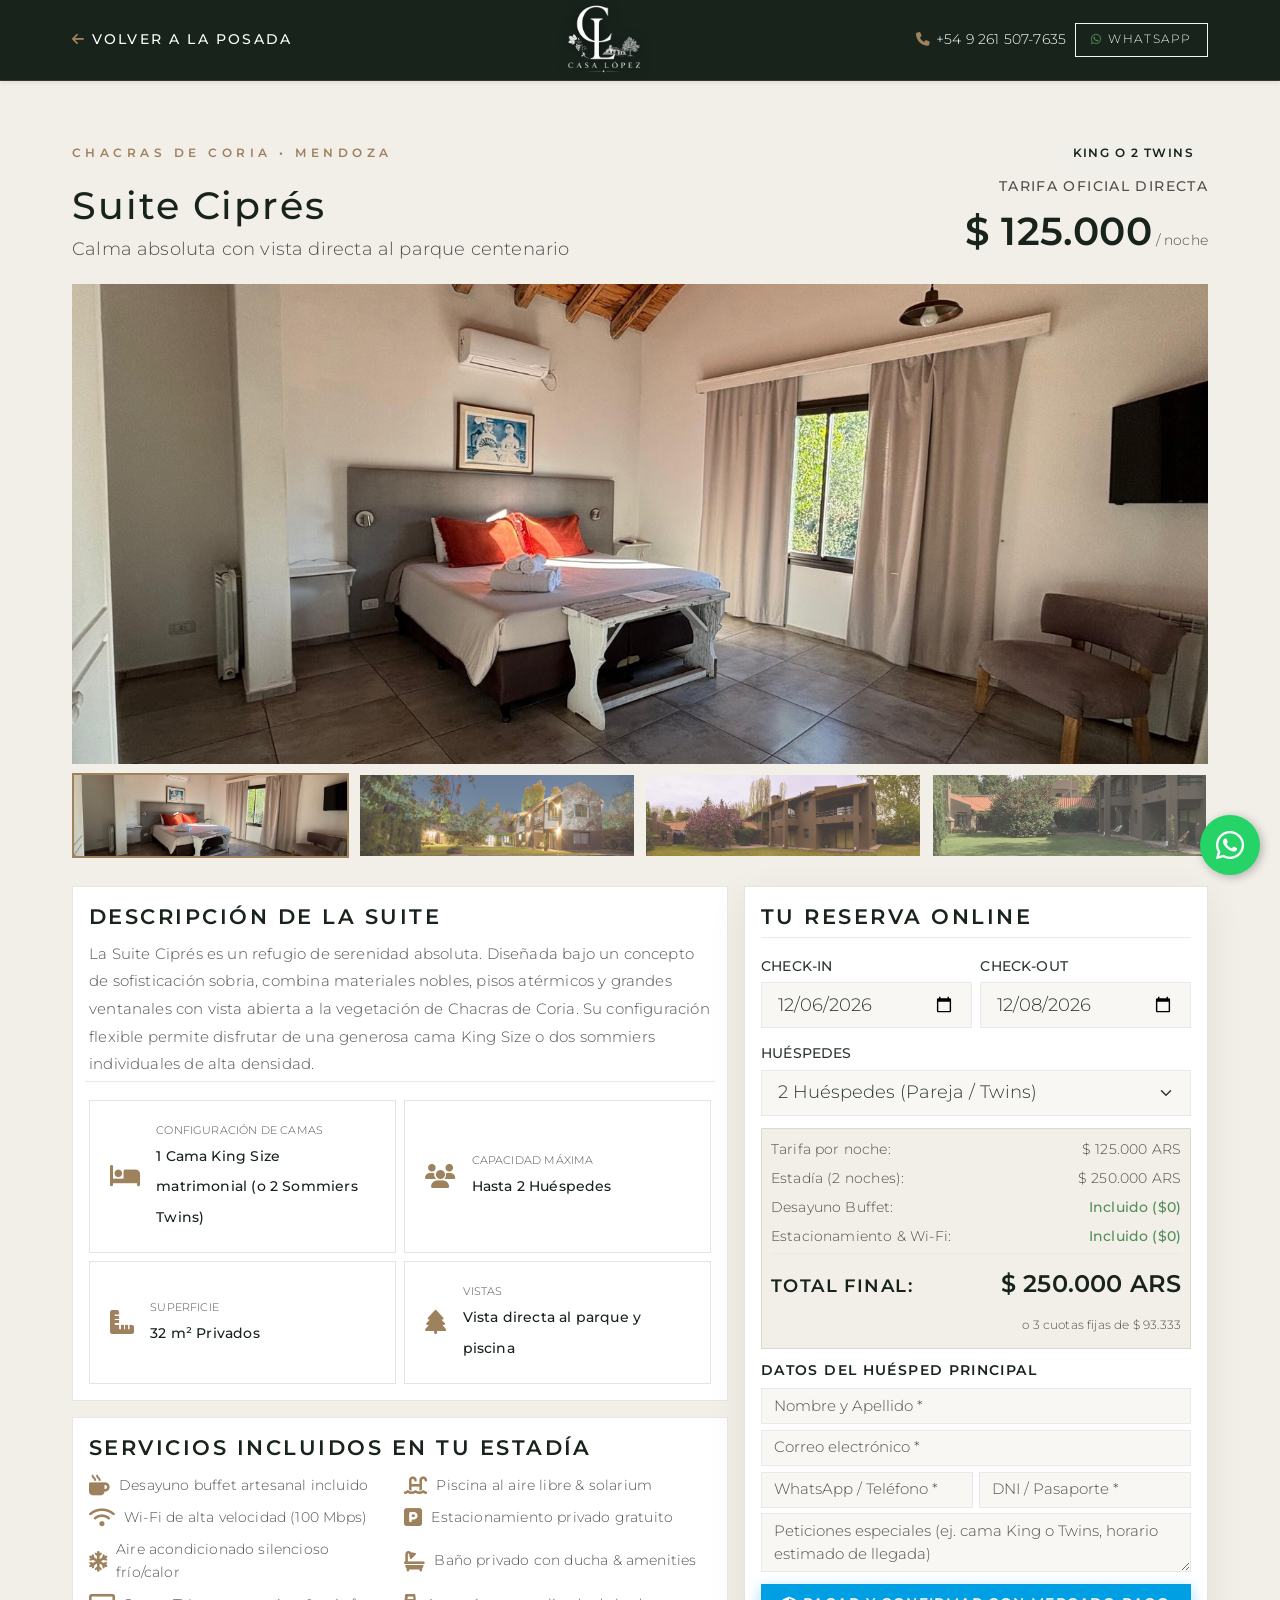
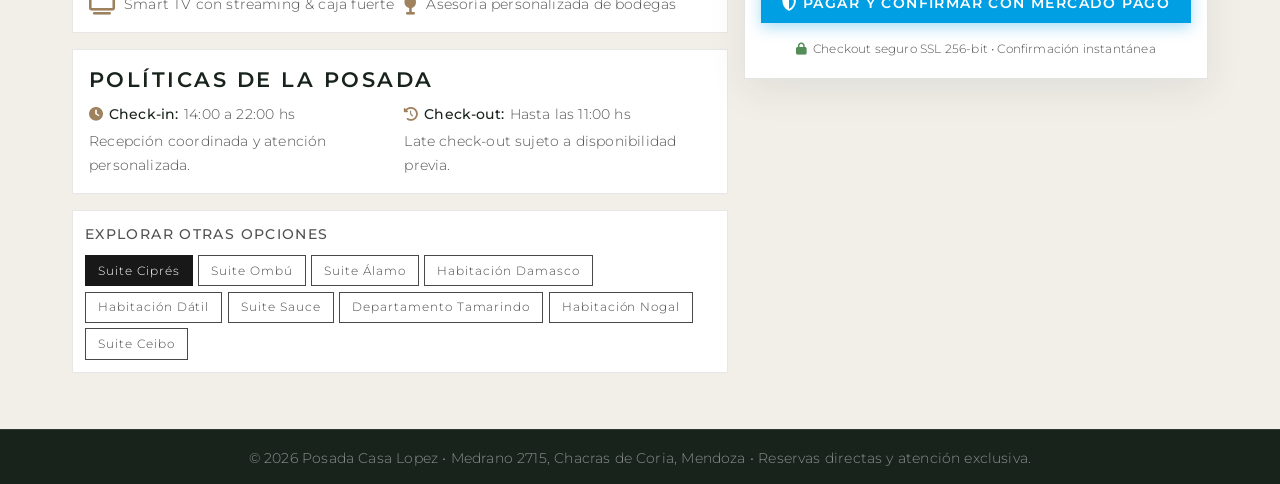
==== commit 34ae2452: "feat: replace logo with new hd asset and calibrate header logo to full header height" ====
--- a/habitacion.html
+++ b/habitacion.html
@@ -47,7 +47,7 @@
                 </a>
 
                 <a href="index.html" class="d-inline-flex align-items-center">
-                    <img src="assets/img/logos/casa_lopez_completo_hd.png" alt="Posada Casa Lopez" style="max-height: 64px; width: auto; filter: drop-shadow(0 2px 6px rgba(0,0,0,0.6));">
+                    <img src="assets/img/logos/casa_lopez_completo_hd.png" alt="Posada Casa Lopez" style="height: 72px; max-height: 72px; width: auto; filter: drop-shadow(0 2px 6px rgba(0,0,0,0.6));">
                 </a>
 
                 <div class="d-flex align-items-center gap-3">
--- a/assets/css/crillon-luxury.css
+++ b/assets/css/crillon-luxury.css
@@ -147,20 +147,25 @@
 }
 
 #header .navbar {
-    padding-top: 4px !important;
-    padding-bottom: 4px !important;
+    padding-top: 0 !important;
+    padding-bottom: 0 !important;
 }
 
 #header .navbar-brand {
     padding-top: 0 !important;
     padding-bottom: 0 !important;
-    margin-top: -10px !important;
-    margin-bottom: -10px !important;
+    margin-top: 0 !important;
+    margin-bottom: 0 !important;
+    display: inline-flex !important;
+    align-items: center !important;
 }
 
 #header .brand-text-logo {
-    max-height: 68px !important;
+    height: 72px !important;
+    max-height: 72px !important;
     width: auto !important;
+    display: block !important;
+    object-fit: contain !important;
 }
 
 /* Logo en header scrolleado sobre verde: blanco nítido */
@@ -513,7 +518,7 @@
 }
 
 .hero-main-logo {
-    max-height: 280px;
+    max-height: 320px;
     max-width: 100%;
     width: auto;
     object-fit: contain;
@@ -832,7 +837,7 @@
    ========================================================================== */
 .room-detail-header {
     background: var(--clb-botanical-dark);
-    padding: 0.65rem 0;
+    padding: 0.25rem 0;
     border-bottom: 1px solid rgba(255, 255, 255, 0.1);
 }
 
@@ -1057,28 +1062,49 @@
 
 /* Responsive adjustments */
 @media (max-width: 991.98px) {
+    #hero {
+        height: 72vh !important;
+        min-height: 480px !important;
+        max-height: 580px !important;
+    }
+    .hero-scroll-indicator {
+        display: none !important;
+    }
+    .hero-main-logo {
+        max-height: 235px;
+    }
+    .hero-sub-subtitle {
+        font-size: 0.76rem;
+        letter-spacing: 0.22rem;
+        margin-top: 1.1rem;
+    }
+    .check-room-top {
+        margin-top: -30px !important;
+    }
     .section-title {
         font-size: 2.1rem;
     }
+}
+
+@media (max-width: 575.98px) {
+    #hero {
+        height: 66vh !important;
+        min-height: 430px !important;
+        max-height: 510px !important;
+    }
     .hero-main-logo {
-        max-height: 210px;
+        max-height: 185px;
     }
     .hero-sub-subtitle {
-        font-size: 0.78rem;
-        letter-spacing: 0.24rem;
+        font-size: 0.68rem;
+        letter-spacing: 0.18rem;
+        margin-top: 0.85rem;
     }
     .check-room-top {
-        margin-top: 15px;
-    }
-}
-
-@media (max-width: 575.98px) {
-    .hero-main-logo {
-        max-height: 160px;
-    }
-    .hero-sub-subtitle {
-        font-size: 0.7rem;
-        letter-spacing: 0.18rem;
+        margin-top: -25px !important;
+    }
+    .booking-luxury-card {
+        padding: 1.25rem 1rem !important;
     }
     .section-title {
         font-size: 1.85rem;
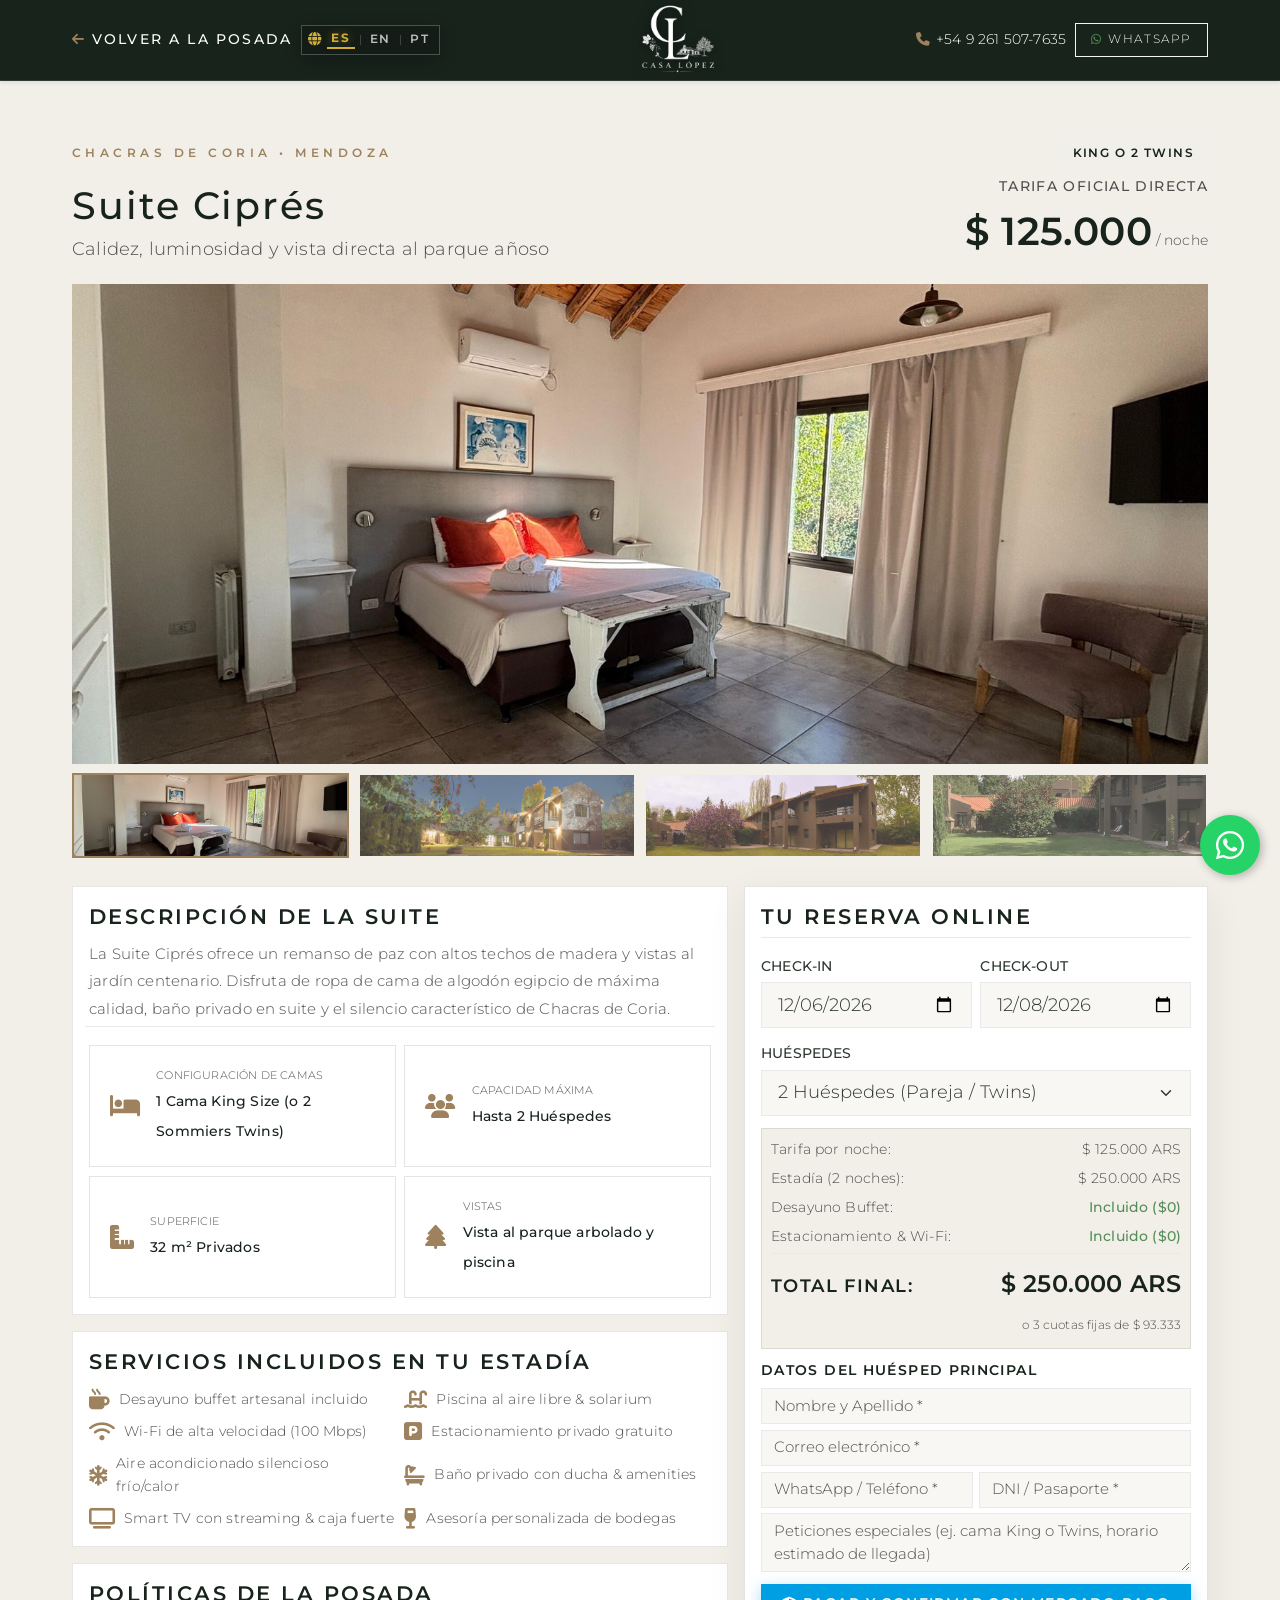
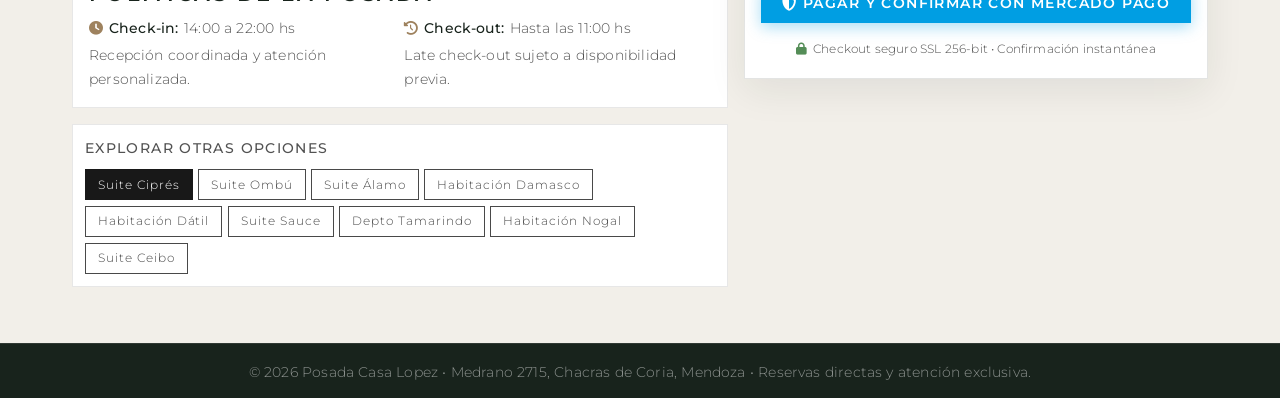
==== commit afe50ea1: "feat: add top-left language switcher and complete full page translation engine for ES, EN and PT-BR" ====
--- a/habitacion.html
+++ b/habitacion.html
@@ -41,10 +41,20 @@
     <header class="room-detail-header sticky-top shadow-sm">
         <div class="container">
             <div class="d-flex align-items-center justify-content-between">
-                <a href="index.html#rooms" class="d-inline-flex align-items-center gap-2 text-white text-decoration-none small text-uppercase fw-semibold" style="letter-spacing: 0.16em;">
-                    <i class="fa-solid fa-arrow-left text-gold"></i>
-                    <span>Volver a la Posada</span>
-                </a>
+                <div class="d-flex align-items-center gap-3">
+                    <a href="index.html#rooms" class="d-inline-flex align-items-center gap-2 text-white text-decoration-none small text-uppercase fw-semibold" style="letter-spacing: 0.16em;">
+                        <i class="fa-solid fa-arrow-left text-gold"></i>
+                        <span data-i18n="room_back_link">Volver a la Posada</span>
+                    </a>
+                    <div class="lang-switch-box py-1 px-2 d-inline-flex align-items-center">
+                        <i class="fa-solid fa-globe lang-globe me-2"></i>
+                        <button type="button" class="lang-btn active" data-lang="es">ES</button>
+                        <span class="lang-sep">|</span>
+                        <button type="button" class="lang-btn" data-lang="en">EN</button>
+                        <span class="lang-sep">|</span>
+                        <button type="button" class="lang-btn" data-lang="pt">PT</button>
+                    </div>
+                </div>
 
                 <a href="index.html" class="d-inline-flex align-items-center">
                     <img src="assets/img/logos/casa_lopez_completo_hd.png" alt="Posada Casa Lopez" style="height: 72px; max-height: 72px; width: auto; filter: drop-shadow(0 2px 6px rgba(0,0,0,0.6));">
@@ -514,9 +524,36 @@
     </div>
 
     <!-- Scripts -->
-    <script src="assets/vendor/jquery/jquery-3.7.1.min.js"></script>
-    <script src="assets/js/plugins.js"></script>
-    <script src="assets/js/theme.js"></script>
+    <script src="assets/vendor/jquery/jquery-3.7.1.min.js">
+        window.addEventListener('casalopez:langchange', function () {
+            if (currentRoomId) {
+                loadRoom(currentRoomId);
+                buildOtherRoomsPills();
+                recalculateBooking();
+            }
+        });
+
+    </script>
+    <script src="assets/js/plugins.js">
+        window.addEventListener('casalopez:langchange', function () {
+            if (currentRoomId) {
+                loadRoom(currentRoomId);
+                buildOtherRoomsPills();
+                recalculateBooking();
+            }
+        });
+
+    </script>
+    <script src="assets/js/theme.js">
+        window.addEventListener('casalopez:langchange', function () {
+            if (currentRoomId) {
+                loadRoom(currentRoomId);
+                buildOtherRoomsPills();
+                recalculateBooking();
+            }
+        });
+
+    </script>
 
     <!-- Script del Motor de Reservas y Mercado Pago -->
     <script>
@@ -769,16 +806,28 @@
             currentRoomId = id;
             const room = ROOMS[id] || ROOMS['cipres'];
 
-            document.title = `${room.name} • Posada Casa Lopez`;
-            document.getElementById('roomTitle').textContent = room.name;
-            document.getElementById('roomTagline').textContent = room.tagline;
-            document.getElementById('roomBadgePill').textContent = room.badge;
+            const lang = (window.CasaLopezI18n && window.CasaLopezI18n.getLanguage()) || 'es';
+            const rI18n = (window.CasaLopezI18n && window.CasaLopezI18n.rooms_data && window.CasaLopezI18n.rooms_data[lang] && window.CasaLopezI18n.rooms_data[lang][id]) || {};
+
+            const name = rI18n.name || room.name;
+            const tagline = rI18n.tagline || room.tagline;
+            const badge = rI18n.badge || room.badge;
+            const desc = rI18n.desc || room.desc;
+            const bed = rI18n.bed || room.bed;
+            const view = rI18n.view || room.view;
+            const capacity = lang === 'en' ? `Up to ${room.maxGuests} Guests` : (lang === 'pt' ? `Até ${room.maxGuests} Hóspedes` : `Hasta ${room.maxGuests} Huéspedes`);
+            const size = lang === 'en' ? `${room.size} Private` : (lang === 'pt' ? `${room.size} Privativos` : `${room.size} Privados`);
+
+            document.title = `${name} • Posada Casa Lopez`;
+            document.getElementById('roomTitle').textContent = name;
+            document.getElementById('roomTagline').textContent = tagline;
+            document.getElementById('roomBadgePill').textContent = badge;
             document.getElementById('roomPriceHeader').textContent = formatARS(room.price);
-            document.getElementById('roomDescriptionText').textContent = room.desc;
-            document.getElementById('roomBedDetail').textContent = room.bed;
-            document.getElementById('roomCapacityDetail').textContent = `Hasta ${room.maxGuests} Huéspedes`;
-            document.getElementById('roomSizeDetail').textContent = `${room.size} Privados`;
-            document.getElementById('roomViewDetail').textContent = room.view;
+            document.getElementById('roomDescriptionText').textContent = desc;
+            document.getElementById('roomBedDetail').textContent = bed;
+            document.getElementById('roomCapacityDetail').textContent = capacity;
+            document.getElementById('roomSizeDetail').textContent = size;
+            document.getElementById('roomViewDetail').textContent = view;
 
             // Galería de imágenes
             const mainImg = document.getElementById('roomMainPhoto');
@@ -842,22 +891,27 @@
             document.getElementById('summaryTotal').textContent = `${formatARS(subtotal)} ARS`;
 
             const cuota3 = Math.round((subtotal * 1.12) / 3);
-            document.getElementById('summaryInstallmentHint').textContent = `o 3 cuotas fijas de ${formatARS(cuota3)}`;
+            const lang = (window.CasaLopezI18n && window.CasaLopezI18n.getLanguage()) || 'es';
+            const installmentPrefix = lang === 'en' ? 'or 3 installments of ' : (lang === 'pt' ? 'ou 3 parcelas fixas de ' : 'o 3 cuotas fijas de ');
+            document.getElementById('summaryInstallmentHint').textContent = `${installmentPrefix}${formatARS(cuota3)}`;
         }
 
         // 6. PILLS DE OTRAS HABITACIONES
         function buildOtherRoomsPills() {
             const container = document.getElementById('otherRoomsPills');
             container.innerHTML = '';
+            const lang = (window.CasaLopezI18n && window.CasaLopezI18n.getLanguage()) || 'es';
+            const roomsData = (window.CasaLopezI18n && window.CasaLopezI18n.rooms_data && window.CasaLopezI18n.rooms_data[lang]) || {};
 
             Object.keys(ROOMS).forEach(key => {
                 const r = ROOMS[key];
+                const rName = (roomsData[key] && roomsData[key].name) || r.name;
                 const btn = document.createElement('button');
                 btn.type = 'button';
                 btn.className = `btn btn-sm ${key === currentRoomId ? 'btn-dark' : 'btn-outline-secondary'}`;
                 btn.style.fontSize = '0.75rem';
                 btn.style.letterSpacing = '0.08em';
-                btn.textContent = r.name;
+                btn.textContent = rName;
                 btn.onclick = () => {
                     const checkIn = document.getElementById('bookingCheckIn').value;
                     const checkOut = document.getElementById('bookingCheckOut').value;
@@ -1017,6 +1071,25 @@
                 }, 850);
             }
         }, 3000);
+    
+        window.addEventListener('casalopez:langchange', function () {
+            if (currentRoomId) {
+                loadRoom(currentRoomId);
+                buildOtherRoomsPills();
+                recalculateBooking();
+            }
+        });
+
+    </script>
+    <script src="assets/js/i18n.js">
+        window.addEventListener('casalopez:langchange', function () {
+            if (currentRoomId) {
+                loadRoom(currentRoomId);
+                buildOtherRoomsPills();
+                recalculateBooking();
+            }
+        });
+
     </script>
 </body>
 </html>
--- a/assets/css/crillon-luxury.css
+++ b/assets/css/crillon-luxury.css
@@ -173,6 +173,79 @@
     filter: drop-shadow(0 2px 8px rgba(0, 0, 0, 0.6)) !important;
 }
 
+/* ==========================================================================
+   SELECTOR DE IDIOMA (LANGUAGE SWITCHER: ES | EN | PT)
+   ========================================================================== */
+.lang-switch-box {
+    background: rgba(18, 26, 21, 0.65) !important;
+    backdrop-filter: blur(10px);
+    -webkit-backdrop-filter: blur(10px);
+    border: 1px solid rgba(255, 255, 255, 0.24) !important;
+    padding: 6px 14px;
+    z-index: 1050;
+    transition: all 0.3s ease;
+    display: inline-flex;
+    align-items: center;
+    box-shadow: 0 4px 15px rgba(0, 0, 0, 0.25);
+}
+
+#header.header-scrolled .lang-switch-box {
+    background: rgba(255, 255, 255, 0.08) !important;
+    border-color: rgba(255, 255, 255, 0.18) !important;
+}
+
+.lang-switch-box .lang-globe {
+    color: #D4AF37;
+    font-size: 0.85rem;
+}
+
+.lang-switch-box .lang-btn {
+    background: transparent !important;
+    border: none !important;
+    color: rgba(255, 255, 255, 0.72) !important;
+    font-family: 'Montserrat', sans-serif !important;
+    font-size: 0.72rem !important;
+    font-weight: 600 !important;
+    letter-spacing: 0.14em !important;
+    padding: 2px 4px !important;
+    cursor: pointer;
+    transition: color 0.2s ease, text-shadow 0.2s ease;
+    line-height: 1;
+    outline: none !important;
+}
+
+.lang-switch-box .lang-btn:hover {
+    color: #FFFFFF !important;
+}
+
+.lang-switch-box .lang-btn.active {
+    color: #D4AF37 !important;
+    font-weight: 700 !important;
+    text-shadow: 0 0 10px rgba(212, 175, 55, 0.5) !important;
+    border-bottom: 2px solid #D4AF37 !important;
+}
+
+.lang-switch-box .lang-sep {
+    color: rgba(255, 255, 255, 0.35) !important;
+    font-size: 0.7rem;
+    margin: 0 4px;
+    user-select: none;
+}
+
+@media (max-width: 575.98px) {
+    .lang-switch-box {
+        padding: 4px 8px;
+    }
+    .lang-switch-box .lang-btn {
+        font-size: 0.65rem !important;
+        padding: 2px 2px !important;
+    }
+    .lang-switch-box .lang-globe {
+        font-size: 0.72rem;
+        margin-right: 4px !important;
+    }
+}
+
 /* Enlaces del Nav: Sin líneas extra ni doradas */
 .navbar .nav-link {
     color: #FFFFFF !important;
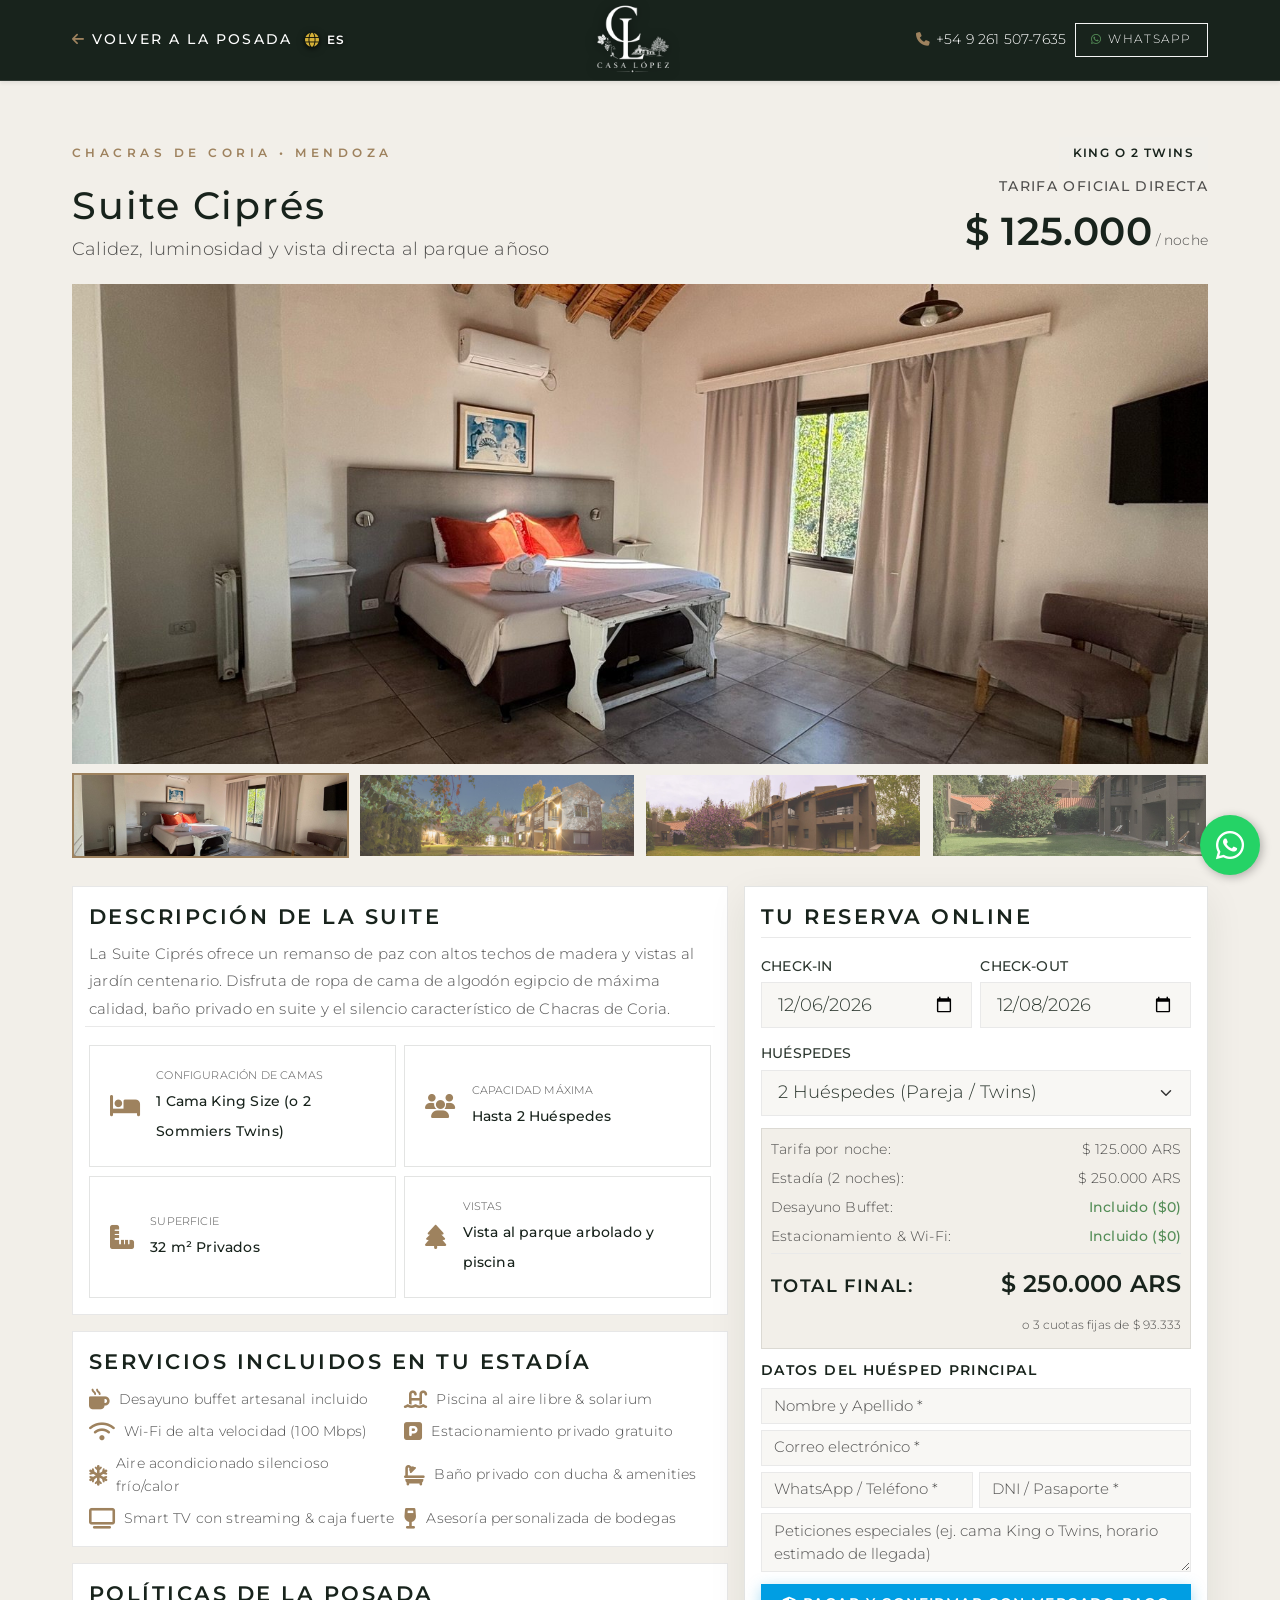
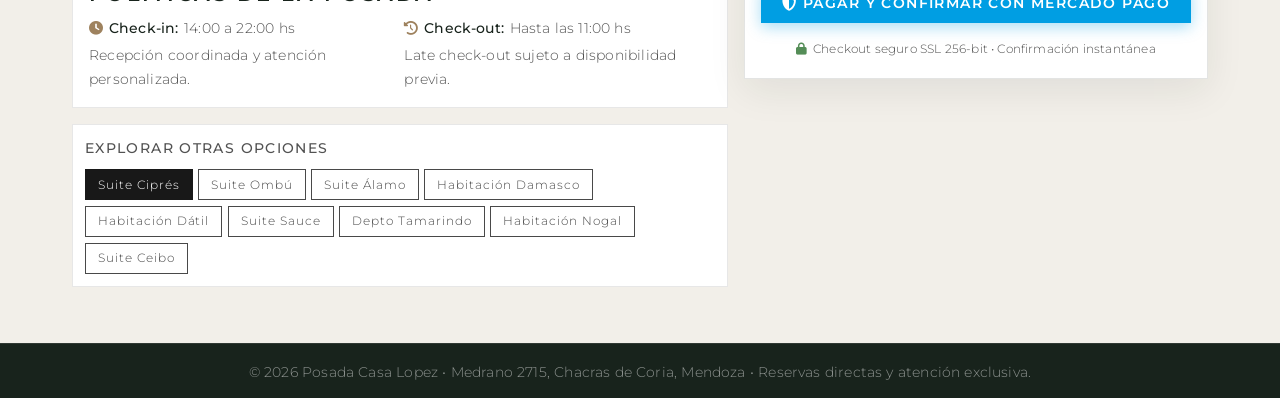
==== commit 1acf2d1c: "feat: minimalist clean language switcher with dynamic desktop positioning (hero-left, scroll-right)" ====
--- a/habitacion.html
+++ b/habitacion.html
@@ -46,13 +46,16 @@
                         <i class="fa-solid fa-arrow-left text-gold"></i>
                         <span data-i18n="room_back_link">Volver a la Posada</span>
                     </a>
-                    <div class="lang-switch-box py-1 px-2 d-inline-flex align-items-center">
-                        <i class="fa-solid fa-globe lang-globe me-2"></i>
-                        <button type="button" class="lang-btn active" data-lang="es">ES</button>
-                        <span class="lang-sep">|</span>
-                        <button type="button" class="lang-btn" data-lang="en">EN</button>
-                        <span class="lang-sep">|</span>
-                        <button type="button" class="lang-btn" data-lang="pt">PT</button>
+                    <div class="dropdown lang-dropdown d-inline-flex align-items-center">
+                        <button class="btn btn-lang-clean dropdown-toggle" type="button" data-bs-toggle="dropdown" aria-expanded="false" aria-label="Seleccionar idioma">
+                            <i class="fa-solid fa-globe lang-globe"></i>
+                            <span class="active-lang-text">ES</span>
+                        </button>
+                        <ul class="dropdown-menu dropdown-menu-dark lang-dropdown-menu">
+                            <li><button type="button" class="dropdown-item lang-btn active" data-lang="es">Español (ES)</button></li>
+                            <li><button type="button" class="dropdown-item lang-btn" data-lang="en">English (EN)</button></li>
+                            <li><button type="button" class="dropdown-item lang-btn" data-lang="pt">Português (PT)</button></li>
+                        </ul>
                     </div>
                 </div>
 
@@ -1081,15 +1084,8 @@
         });
 
     </script>
-    <script src="assets/js/i18n.js">
-        window.addEventListener('casalopez:langchange', function () {
-            if (currentRoomId) {
-                loadRoom(currentRoomId);
-                buildOtherRoomsPills();
-                recalculateBooking();
-            }
-        });
-
-    </script>
+    <script src="assets/vendor/jquery/jquery-3.7.1.min.js"></script>
+    <script src="assets/js/plugins.js"></script>
+    <script src="assets/js/i18n.js"></script>
 </body>
 </html>
--- a/assets/css/crillon-luxury.css
+++ b/assets/css/crillon-luxury.css
@@ -174,75 +174,155 @@
 }
 
 /* ==========================================================================
-   SELECTOR DE IDIOMA (LANGUAGE SWITCHER: ES | EN | PT)
-   ========================================================================== */
-.lang-switch-box {
-    background: rgba(18, 26, 21, 0.65) !important;
-    backdrop-filter: blur(10px);
-    -webkit-backdrop-filter: blur(10px);
-    border: 1px solid rgba(255, 255, 255, 0.24) !important;
-    padding: 6px 14px;
-    z-index: 1050;
-    transition: all 0.3s ease;
+   SELECTOR DE IDIOMA MINIMALISTA (CLEAN LANGUAGE SWITCHER)
+   Sin caja contenedora: Solo ícono de mundo + ES / EN / PT
+   ========================================================================== */
+.lang-dropdown {
+    position: relative;
     display: inline-flex;
     align-items: center;
-    box-shadow: 0 4px 15px rgba(0, 0, 0, 0.25);
-}
-
-#header.header-scrolled .lang-switch-box {
-    background: rgba(255, 255, 255, 0.08) !important;
-    border-color: rgba(255, 255, 255, 0.18) !important;
-}
-
-.lang-switch-box .lang-globe {
-    color: #D4AF37;
-    font-size: 0.85rem;
-}
-
-.lang-switch-box .lang-btn {
+}
+
+.btn-lang-clean {
+    background: transparent !important;
+    background-color: transparent !important;
+    border: none !important;
+    outline: none !important;
+    box-shadow: none !important;
+    color: #FFFFFF !important;
+    font-family: 'Montserrat', sans-serif !important;
+    font-size: 0.76rem !important;
+    font-weight: 600 !important;
+    letter-spacing: 0.14em !important;
+    text-transform: uppercase !important;
+    padding: 2px 4px !important;
+    cursor: pointer !important;
+    text-shadow: 0 1px 4px rgba(0, 0, 0, 0.75);
+    transition: color 0.25s ease, opacity 0.25s ease;
+    display: inline-flex !important;
+    align-items: center !important;
+    gap: 6px;
+    line-height: 1 !important;
+    user-select: none;
+}
+
+.btn-lang-clean::after {
+    display: none !important; /* Elimina la flecha de dropdown por defecto */
+}
+
+.btn-lang-clean .lang-globe {
+    color: #D4AF37 !important;
+    font-size: 0.88rem !important;
+    transition: transform 0.3s ease, filter 0.3s ease;
+    filter: drop-shadow(0 1px 3px rgba(0, 0, 0, 0.6));
+}
+
+.btn-lang-clean .active-lang-text {
+    color: #FFFFFF !important;
+    font-weight: 600 !important;
+    letter-spacing: 0.14em !important;
+    transition: color 0.2s ease;
+}
+
+.btn-lang-clean:hover {
+    color: #D4AF37 !important;
+}
+
+.btn-lang-clean:hover .active-lang-text {
+    color: #D4AF37 !important;
+}
+
+.btn-lang-clean:hover .lang-globe {
+    transform: rotate(20deg);
+    filter: drop-shadow(0 0 6px rgba(212, 175, 55, 0.7));
+}
+
+#header.header-scrolled .btn-lang-clean {
+    text-shadow: none !important;
+}
+
+/* Dropdown Menu de Idiomas de Lujo */
+.lang-dropdown-menu {
+    background: rgba(18, 26, 21, 0.97) !important;
+    backdrop-filter: blur(14px) !important;
+    -webkit-backdrop-filter: blur(14px) !important;
+    border: 1px solid rgba(212, 175, 55, 0.35) !important;
+    border-radius: 0 !important;
+    box-shadow: 0 10px 30px rgba(0, 0, 0, 0.6) !important;
+    min-width: 145px !important;
+    padding: 6px 0 !important;
+    margin-top: 8px !important;
+    z-index: 1060 !important;
+}
+
+.lang-dropdown-menu .dropdown-item {
+    font-family: 'Montserrat', sans-serif !important;
+    font-size: 0.72rem !important;
+    font-weight: 500 !important;
+    letter-spacing: 0.1em !important;
+    text-transform: uppercase !important;
+    color: rgba(255, 255, 255, 0.85) !important;
+    padding: 8px 16px !important;
     background: transparent !important;
     border: none !important;
-    color: rgba(255, 255, 255, 0.72) !important;
-    font-family: 'Montserrat', sans-serif !important;
-    font-size: 0.72rem !important;
-    font-weight: 600 !important;
-    letter-spacing: 0.14em !important;
-    padding: 2px 4px !important;
+    width: 100%;
+    text-align: left;
+    transition: all 0.2s ease !important;
     cursor: pointer;
-    transition: color 0.2s ease, text-shadow 0.2s ease;
-    line-height: 1;
-    outline: none !important;
-}
-
-.lang-switch-box .lang-btn:hover {
-    color: #FFFFFF !important;
-}
-
-.lang-switch-box .lang-btn.active {
+}
+
+.lang-dropdown-menu .dropdown-item:hover,
+.lang-dropdown-menu .dropdown-item:focus {
+    background: rgba(212, 175, 55, 0.16) !important;
+    color: #D4AF37 !important;
+    padding-left: 20px !important;
+}
+
+.lang-dropdown-menu .dropdown-item.active {
+    background: rgba(212, 175, 55, 0.22) !important;
     color: #D4AF37 !important;
     font-weight: 700 !important;
-    text-shadow: 0 0 10px rgba(212, 175, 55, 0.5) !important;
-    border-bottom: 2px solid #D4AF37 !important;
-}
-
-.lang-switch-box .lang-sep {
-    color: rgba(255, 255, 255, 0.35) !important;
-    font-size: 0.7rem;
-    margin: 0 4px;
-    user-select: none;
-}
-
-@media (max-width: 575.98px) {
-    .lang-switch-box {
-        padding: 4px 8px;
-    }
-    .lang-switch-box .lang-btn {
-        font-size: 0.65rem !important;
-        padding: 2px 2px !important;
-    }
-    .lang-switch-box .lang-globe {
-        font-size: 0.72rem;
-        margin-right: 4px !important;
+}
+
+/* ==========================================================================
+   POSICIONAMIENTO DINÁMICO DESKTOP:
+   - En Hero: Switcher a la Izquierda, Logo oculto, Switcher derecha oculto
+   - Al Scroll: Logo a la Izquierda, Switcher izquierda oculto, Switcher a la Derecha
+   ========================================================================== */
+@media (min-width: 1200px) {
+    #header:not(.header-scrolled) .lang-switch-desktop-left {
+        display: inline-flex !important;
+    }
+    #header:not(.header-scrolled) .lang-switch-desktop-right {
+        display: none !important;
+    }
+    #header:not(.header-scrolled) .navbar-brand {
+        display: none !important;
+        opacity: 0 !important;
+        visibility: hidden !important;
+        pointer-events: none !important;
+    }
+
+    #header.header-scrolled .lang-switch-desktop-left {
+        display: none !important;
+    }
+    #header.header-scrolled .lang-switch-desktop-right {
+        display: inline-flex !important;
+    }
+    #header.header-scrolled .navbar-brand {
+        display: inline-flex !important;
+        opacity: 1 !important;
+        visibility: visible !important;
+        pointer-events: auto !important;
+    }
+}
+
+@media (max-width: 1199.98px) {
+    .lang-switch-desktop-left {
+        display: inline-flex !important;
+    }
+    .lang-switch-desktop-right {
+        display: none !important;
     }
 }
 
@@ -355,6 +435,7 @@
     }
 
     #header:not(.header-scrolled) .navbar-brand {
+        display: none !important;
         opacity: 0 !important;
         visibility: hidden !important;
         pointer-events: none !important;
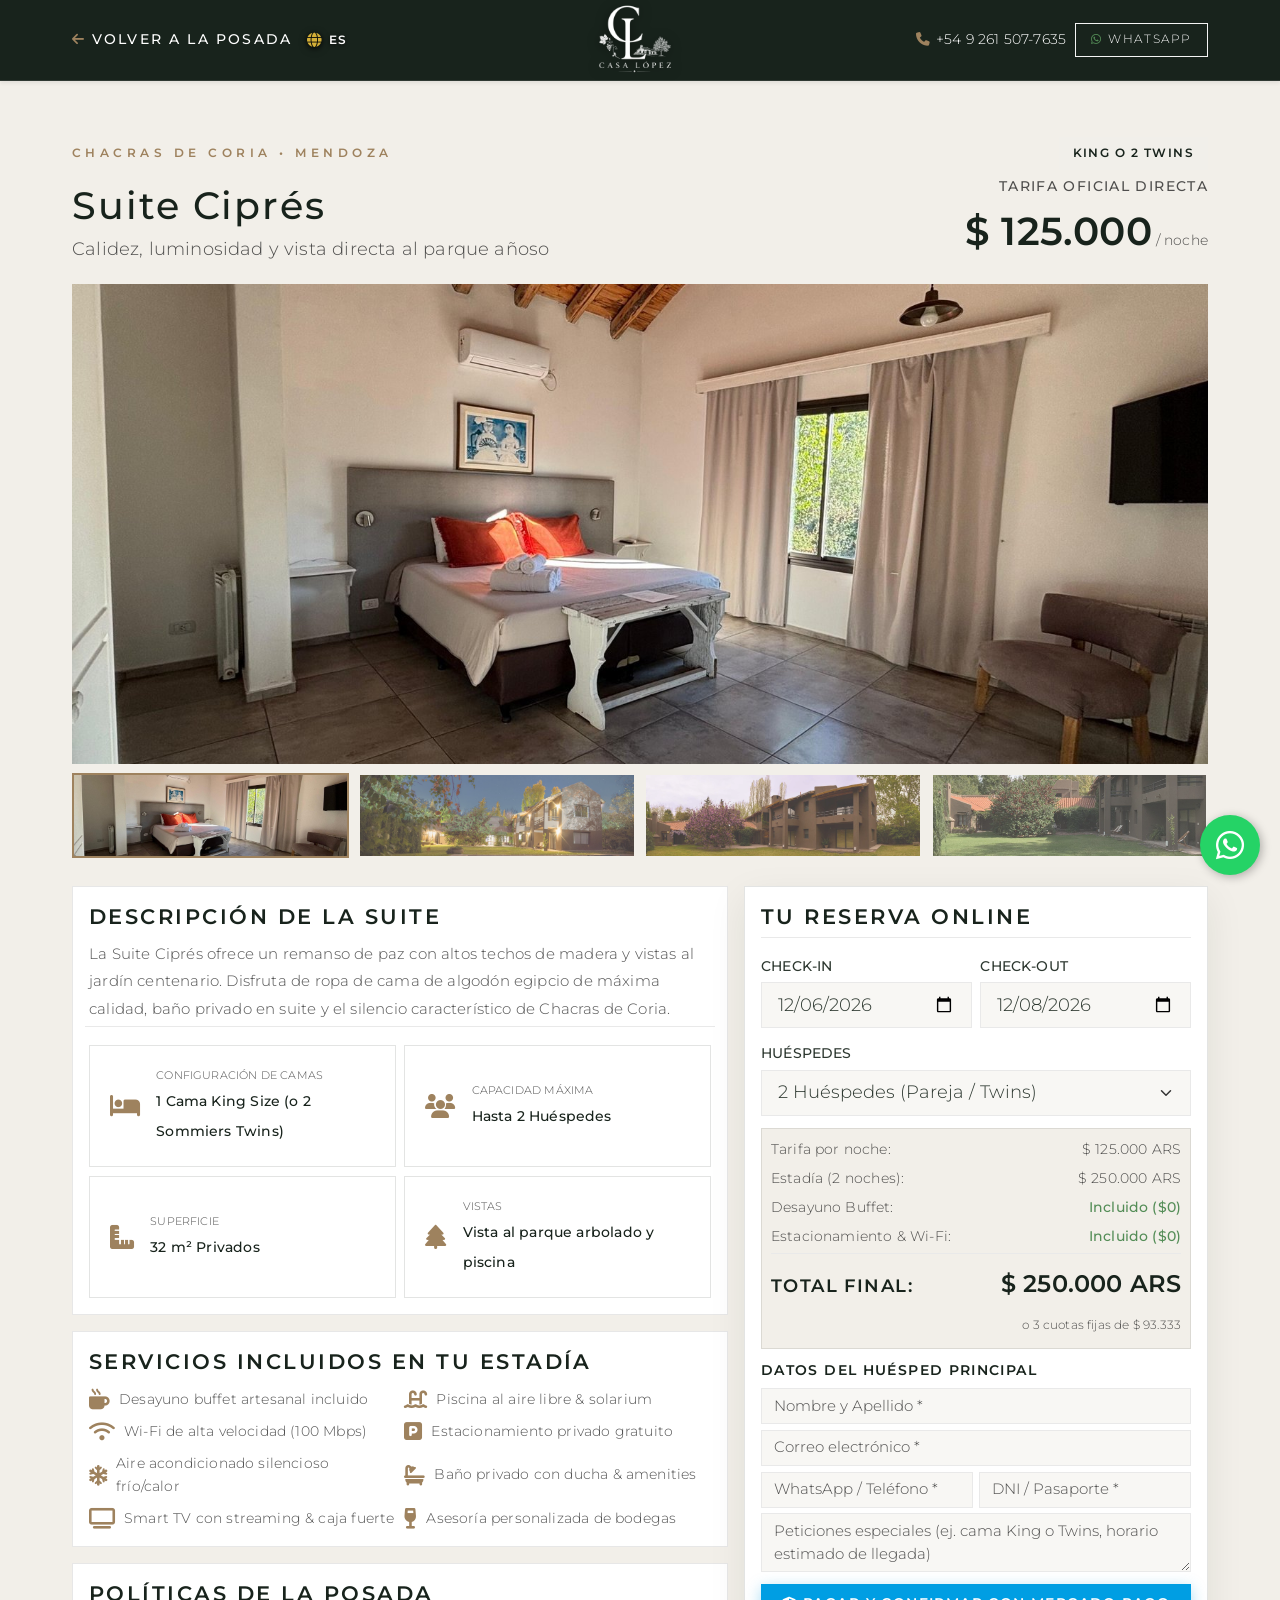
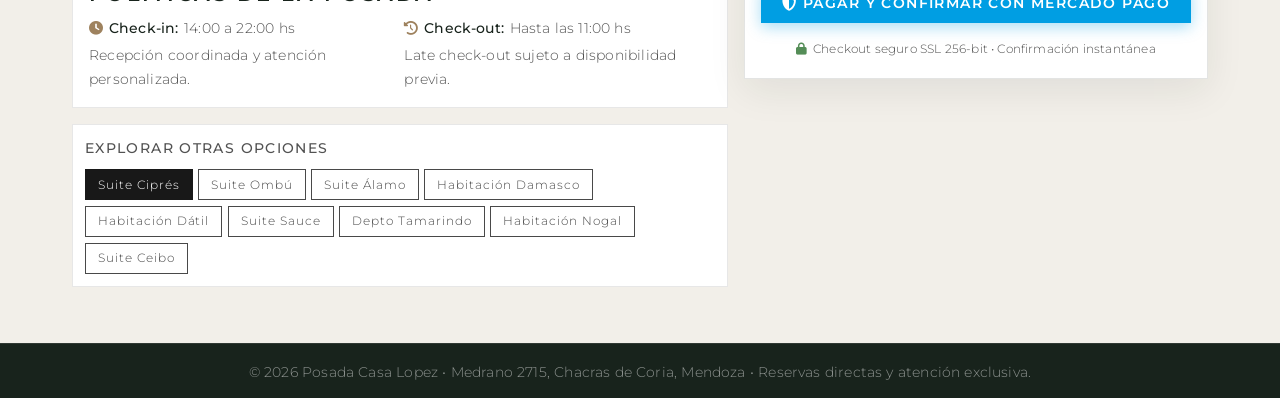
==== commit ce5def43: "fix: resolve language dropdown options display and mobile offcanvas cut-off below hero" ====
--- a/habitacion.html
+++ b/habitacion.html
@@ -47,7 +47,7 @@
                         <span data-i18n="room_back_link">Volver a la Posada</span>
                     </a>
                     <div class="dropdown lang-dropdown d-inline-flex align-items-center">
-                        <button class="btn btn-lang-clean dropdown-toggle" type="button" data-bs-toggle="dropdown" aria-expanded="false" aria-label="Seleccionar idioma">
+                        <button class="btn btn-lang-clean dropdown-toggle" type="button" aria-expanded="false" aria-label="Seleccionar idioma">
                             <i class="fa-solid fa-globe lang-globe"></i>
                             <span class="active-lang-text">ES</span>
                         </button>
--- a/assets/css/crillon-luxury.css
+++ b/assets/css/crillon-luxury.css
@@ -112,6 +112,11 @@
     border: none !important;
 }
 
+#header {
+    z-index: 1050 !important;
+    overflow: visible !important;
+}
+
 #header .header-navbar,
 #header .navbar,
 #header .container-fluid {
@@ -121,6 +126,7 @@
     box-shadow: none !important;
     height: auto !important;
     min-height: auto !important;
+    overflow: visible !important;
 }
 
 /* En el hero (sin scroll): el brand se oculta para que SOLO se vean los botones y navlinks */
@@ -134,9 +140,24 @@
 /* Al scrollear: Aparece en verde botánico de lujo */
 #header.header-scrolled {
     background: var(--clb-botanical-dark) !important;
-    backdrop-filter: blur(14px) !important;
+    background-color: #18231C !important;
     box-shadow: 0 4px 25px rgba(0, 0, 0, 0.3) !important;
     border-bottom: 1px solid rgba(255, 255, 255, 0.08) !important;
+}
+
+/* Solo en desktop usamos backdrop-filter para no crear containing block que rompa el offcanvas móvil */
+@media (min-width: 1200px) {
+    #header.header-scrolled {
+        backdrop-filter: blur(14px) !important;
+        -webkit-backdrop-filter: blur(14px) !important;
+    }
+}
+
+@media (max-width: 1199.98px) {
+    #header.header-scrolled {
+        backdrop-filter: none !important;
+        -webkit-backdrop-filter: none !important;
+    }
 }
 
 #header.header-scrolled .navbar-brand {
@@ -178,9 +199,9 @@
    Sin caja contenedora: Solo ícono de mundo + ES / EN / PT
    ========================================================================== */
 .lang-dropdown {
-    position: relative;
-    display: inline-flex;
-    align-items: center;
+    position: relative !important;
+    display: inline-flex !important;
+    align-items: center !important;
 }
 
 .btn-lang-clean {
@@ -191,11 +212,11 @@
     box-shadow: none !important;
     color: #FFFFFF !important;
     font-family: 'Montserrat', sans-serif !important;
-    font-size: 0.76rem !important;
+    font-size: 0.78rem !important;
     font-weight: 600 !important;
     letter-spacing: 0.14em !important;
     text-transform: uppercase !important;
-    padding: 2px 4px !important;
+    padding: 4px 6px !important;
     cursor: pointer !important;
     text-shadow: 0 1px 4px rgba(0, 0, 0, 0.75);
     transition: color 0.25s ease, opacity 0.25s ease;
@@ -212,7 +233,7 @@
 
 .btn-lang-clean .lang-globe {
     color: #D4AF37 !important;
-    font-size: 0.88rem !important;
+    font-size: 0.9rem !important;
     transition: transform 0.3s ease, filter 0.3s ease;
     filter: drop-shadow(0 1px 3px rgba(0, 0, 0, 0.6));
 }
@@ -241,18 +262,37 @@
     text-shadow: none !important;
 }
 
-/* Dropdown Menu de Idiomas de Lujo */
+/* Dropdown Menu de Idiomas de Lujo: Posicionamiento Explícito e Infalible */
 .lang-dropdown-menu {
-    background: rgba(18, 26, 21, 0.97) !important;
+    position: absolute !important;
+    top: calc(100% + 8px) !important;
+    left: 0 !important;
+    right: auto !important;
+    display: none !important;
+    background: #121A15 !important;
+    background: rgba(18, 26, 21, 0.98) !important;
     backdrop-filter: blur(14px) !important;
     -webkit-backdrop-filter: blur(14px) !important;
-    border: 1px solid rgba(212, 175, 55, 0.35) !important;
+    border: 1px solid rgba(212, 175, 55, 0.45) !important;
     border-radius: 0 !important;
-    box-shadow: 0 10px 30px rgba(0, 0, 0, 0.6) !important;
-    min-width: 145px !important;
+    box-shadow: 0 12px 35px rgba(0, 0, 0, 0.75) !important;
+    min-width: 155px !important;
     padding: 6px 0 !important;
-    margin-top: 8px !important;
-    z-index: 1060 !important;
+    margin: 0 !important;
+    z-index: 999999 !important;
+    transform: none !important;
+    list-style: none !important;
+}
+
+.lang-dropdown-menu.dropdown-menu-end {
+    left: auto !important;
+    right: 0 !important;
+}
+
+.lang-dropdown-menu.show {
+    display: block !important;
+    visibility: visible !important;
+    opacity: 1 !important;
 }
 
 .lang-dropdown-menu .dropdown-item {
@@ -261,27 +301,37 @@
     font-weight: 500 !important;
     letter-spacing: 0.1em !important;
     text-transform: uppercase !important;
-    color: rgba(255, 255, 255, 0.85) !important;
-    padding: 8px 16px !important;
+    color: rgba(255, 255, 255, 0.88) !important;
+    padding: 9px 18px !important;
     background: transparent !important;
     border: none !important;
     width: 100%;
     text-align: left;
     transition: all 0.2s ease !important;
     cursor: pointer;
+    display: flex !important;
+    align-items: center;
+    justify-content: space-between;
 }
 
 .lang-dropdown-menu .dropdown-item:hover,
 .lang-dropdown-menu .dropdown-item:focus {
-    background: rgba(212, 175, 55, 0.16) !important;
+    background: rgba(212, 175, 55, 0.18) !important;
     color: #D4AF37 !important;
-    padding-left: 20px !important;
+    padding-left: 22px !important;
 }
 
 .lang-dropdown-menu .dropdown-item.active {
-    background: rgba(212, 175, 55, 0.22) !important;
+    background: rgba(212, 175, 55, 0.25) !important;
     color: #D4AF37 !important;
     font-weight: 700 !important;
+}
+
+.lang-dropdown-menu .dropdown-item.active::after {
+    content: "✓";
+    font-size: 0.8rem;
+    color: #D4AF37;
+    margin-left: 8px;
 }
 
 /* ==========================================================================
@@ -505,12 +555,28 @@
         pointer-events: none !important;
     }
 
-    .offcanvas-navbar {
+    .offcanvas-navbar,
+    #offcanvasNavbar {
+        position: fixed !important;
+        top: 0 !important;
+        bottom: 0 !important;
+        left: 0 !important;
+        width: 85% !important;
+        max-width: 320px !important;
+        height: 100vh !important;
+        height: 100dvh !important;
+        max-height: 100vh !important;
+        max-height: 100dvh !important;
+        z-index: 1065 !important;
         background-color: #18231C !important;
-        color: #FFFFFF !important;
         border-right: 1px solid rgba(255, 255, 255, 0.1) !important;
-        max-width: 320px !important;
-        width: 85% !important;
+        overflow-y: auto !important;
+        -webkit-overflow-scrolling: touch !important;
+        box-shadow: 10px 0 35px rgba(0, 0, 0, 0.8) !important;
+    }
+
+    .offcanvas-backdrop {
+        z-index: 1040 !important;
     }
 
     .offcanvas-navbar .offcanvas-header {
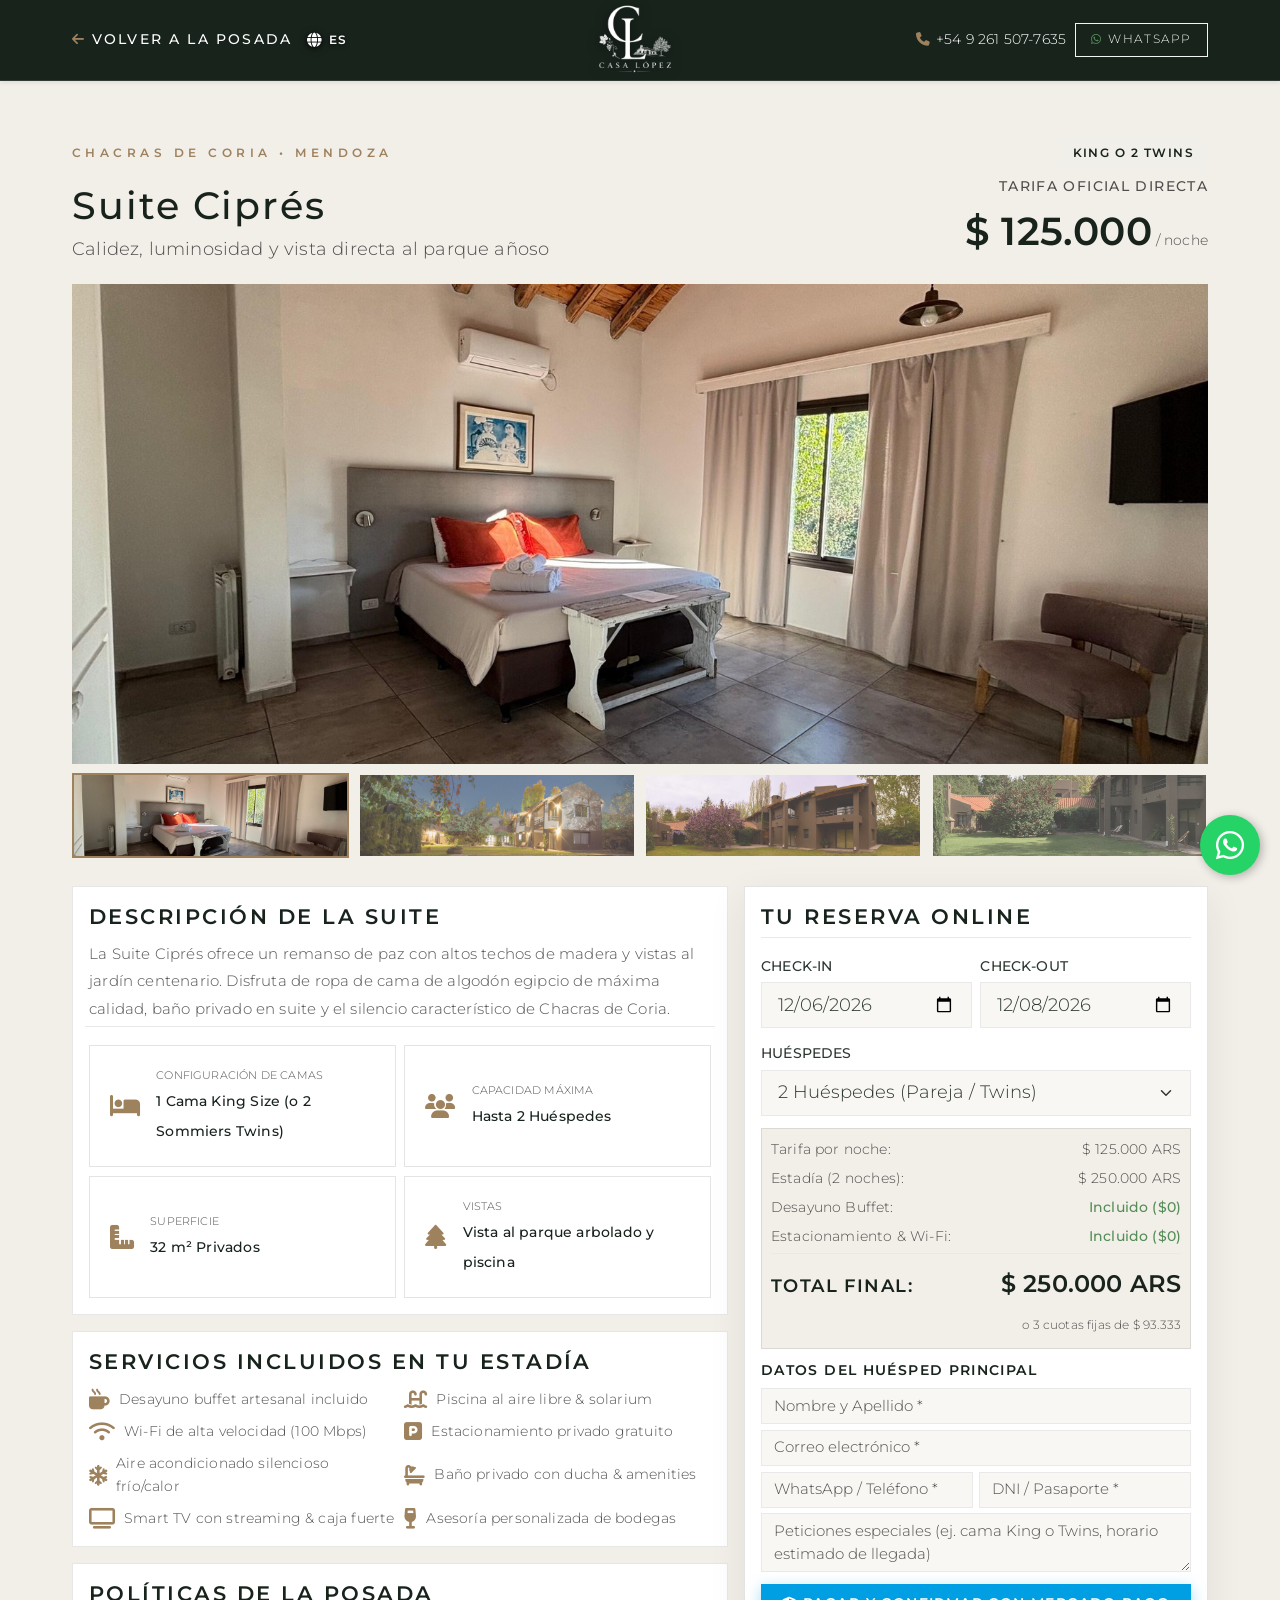
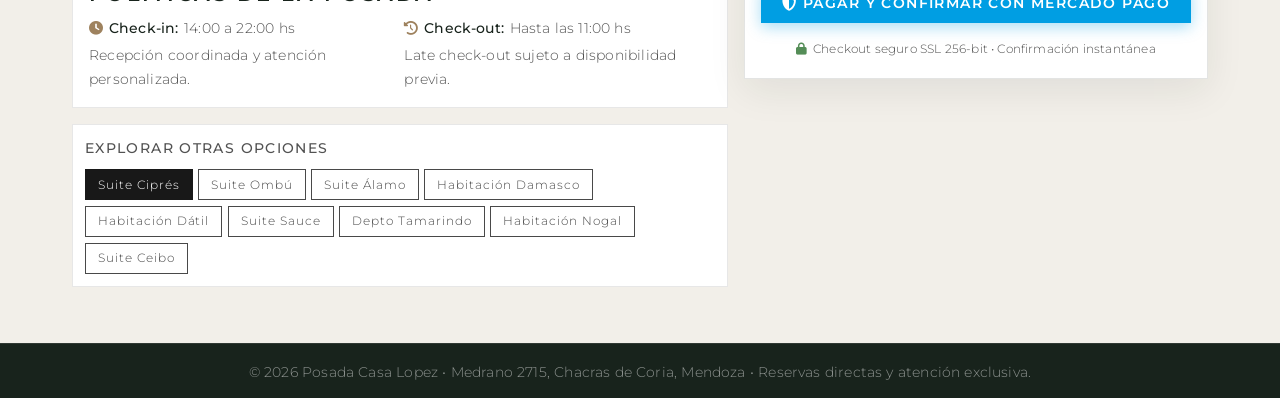
==== commit 10afec8f: "style: revert booking bar colors, enlarge mobile header length, and make language globe white" ====
--- a/habitacion.html
+++ b/habitacion.html
@@ -60,7 +60,7 @@
                 </div>
 
                 <a href="index.html" class="d-inline-flex align-items-center">
-                    <img src="assets/img/logos/casa_lopez_completo_hd.png" alt="Posada Casa Lopez" style="height: 72px; max-height: 72px; width: auto; filter: drop-shadow(0 2px 6px rgba(0,0,0,0.6));">
+                    <img src="assets/img/logos/casa_lopez_completo_hd.png" alt="Posada Casa Lopez" class="room-header-logo" style="width: auto; filter: drop-shadow(0 2px 6px rgba(0,0,0,0.6));">
                 </a>
 
                 <div class="d-flex align-items-center gap-3">
--- a/assets/css/crillon-luxury.css
+++ b/assets/css/crillon-luxury.css
@@ -232,9 +232,9 @@
 }
 
 .btn-lang-clean .lang-globe {
-    color: #D4AF37 !important;
+    color: #FFFFFF !important;
     font-size: 0.9rem !important;
-    transition: transform 0.3s ease, filter 0.3s ease;
+    transition: transform 0.3s ease, filter 0.3s ease, color 0.3s ease;
     filter: drop-shadow(0 1px 3px rgba(0, 0, 0, 0.6));
 }
 
@@ -246,7 +246,7 @@
 }
 
 .btn-lang-clean:hover {
-    color: #D4AF37 !important;
+    color: #FFFFFF !important;
 }
 
 .btn-lang-clean:hover .active-lang-text {
@@ -254,8 +254,9 @@
 }
 
 .btn-lang-clean:hover .lang-globe {
+    color: #FFFFFF !important;
     transform: rotate(20deg);
-    filter: drop-shadow(0 0 6px rgba(212, 175, 55, 0.7));
+    filter: drop-shadow(0 0 6px rgba(255, 255, 255, 0.8));
 }
 
 #header.header-scrolled .btn-lang-clean {
@@ -549,6 +550,30 @@
    Fondo verde oscuro botánico #18231C, letras blancas y botón cerrar blanco
    ========================================================================== */
 @media (max-width: 1199.98px) {
+    /* Header Móvil Más Largo (Mayor presencia vertical y altura elegante) */
+    #header .header-navbar,
+    #header .navbar {
+        min-height: 98px !important;
+        padding-top: 12px !important;
+        padding-bottom: 12px !important;
+    }
+
+    #header .brand-text-logo {
+        height: 86px !important;
+        max-height: 86px !important;
+    }
+
+    .room-detail-header {
+        min-height: 98px !important;
+        padding-top: 12px !important;
+        padding-bottom: 12px !important;
+    }
+
+    .room-detail-header img {
+        height: 86px !important;
+        max-height: 86px !important;
+    }
+
     #header:not(.header-scrolled) .navbar-brand {
         opacity: 0 !important;
         visibility: hidden !important;
@@ -842,6 +867,16 @@
     background: #FFFFFF !important;
     border: 1px solid var(--clb-border-dark) !important;
     box-shadow: 0 16px 40px rgba(24, 35, 28, 0.07) !important;
+    border-radius: 0 !important;
+}
+
+.booking-luxury-card label {
+    color: var(--clb-text-navy) !important;
+    letter-spacing: 0.16rem !important;
+    font-size: 0.72rem !important;
+    text-transform: uppercase !important;
+    font-weight: 600 !important;
+    font-family: 'Montserrat', sans-serif !important;
 }
 
 .booking-luxury-card .form-select,
@@ -849,11 +884,13 @@
     background-color: #F8F7F4 !important;
     border: 1px solid var(--clb-border) !important;
     color: var(--clb-text-navy) !important;
-    font-size: 0.86rem;
-    padding-top: 0.75rem;
-    padding-bottom: 0.75rem;
-    font-weight: 500;
-    transition: border-color 0.25s ease, background-color 0.25s ease;
+    font-size: 0.86rem !important;
+    padding-top: 0.75rem !important;
+    padding-bottom: 0.75rem !important;
+    font-weight: 500 !important;
+    font-family: 'Montserrat', sans-serif !important;
+    border-radius: 0 !important;
+    transition: border-color 0.25s ease, background-color 0.25s ease !important;
 }
 
 .booking-luxury-card .form-select:focus,
@@ -862,13 +899,6 @@
     border-color: var(--clb-primary) !important;
     box-shadow: none !important;
     outline: none !important;
-}
-
-.booking-luxury-card label {
-    color: var(--clb-text-navy) !important;
-    letter-spacing: 0.16rem;
-    font-size: 0.72rem;
-    text-transform: uppercase;
 }
 
 .btn-search-booking {
@@ -880,6 +910,7 @@
     text-transform: uppercase !important;
     font-size: 0.8rem !important;
     padding: 0.82rem 1.6rem !important;
+    border-radius: 0 !important;
     transition: all 0.3s cubic-bezier(0.16, 1, 0.3, 1) !important;
     box-shadow: none !important;
 }
@@ -1061,6 +1092,13 @@
     border-bottom: 1px solid rgba(255, 255, 255, 0.1);
 }
 
+.room-detail-header .room-header-logo {
+    height: 72px !important;
+    max-height: 72px !important;
+    width: auto !important;
+    object-fit: contain !important;
+}
+
 .room-gallery-main-img {
     height: 480px;
     width: 100%;
@@ -1307,6 +1345,25 @@
 }
 
 @media (max-width: 575.98px) {
+    #header .header-navbar,
+    #header .navbar {
+        min-height: 94px !important;
+        padding-top: 10px !important;
+        padding-bottom: 10px !important;
+    }
+    #header .brand-text-logo {
+        height: 82px !important;
+        max-height: 82px !important;
+    }
+    .room-detail-header {
+        min-height: 94px !important;
+        padding-top: 10px !important;
+        padding-bottom: 10px !important;
+    }
+    .room-detail-header img {
+        height: 82px !important;
+        max-height: 82px !important;
+    }
     #hero {
         height: 66vh !important;
         min-height: 430px !important;
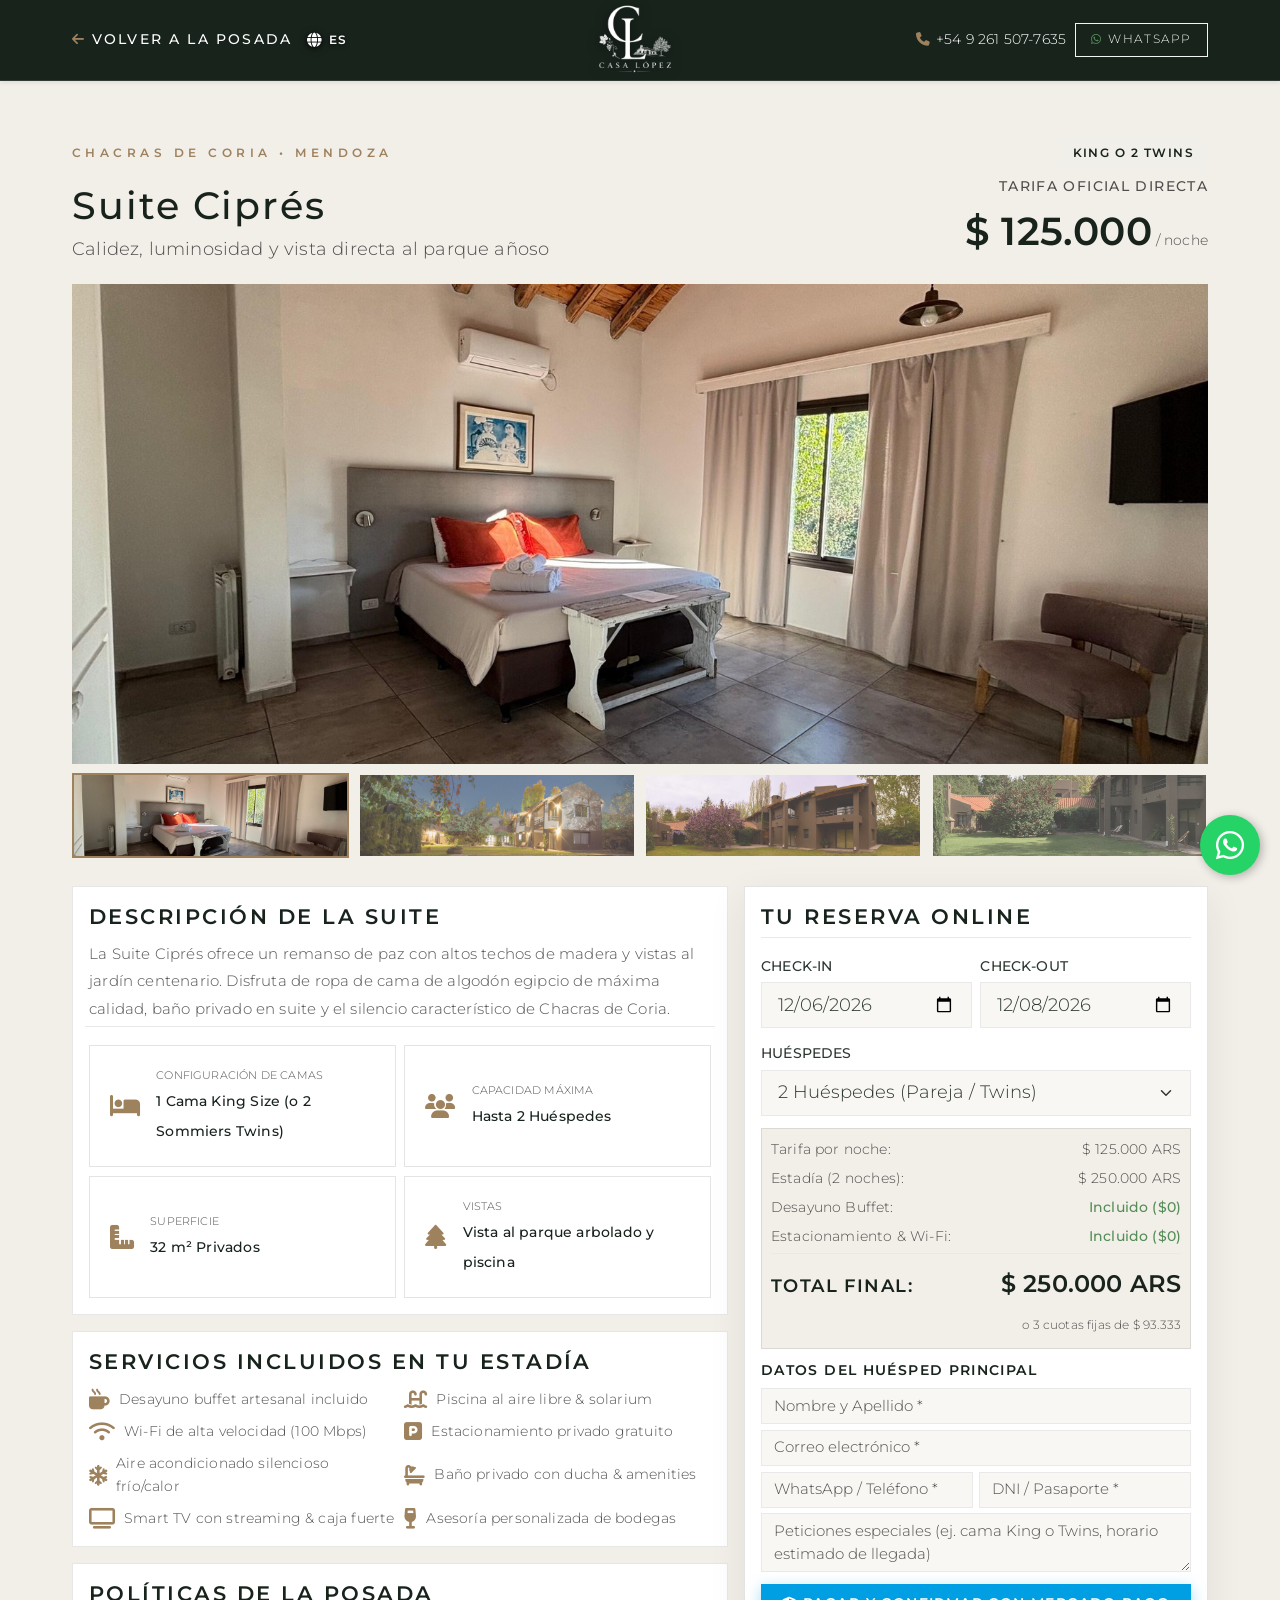
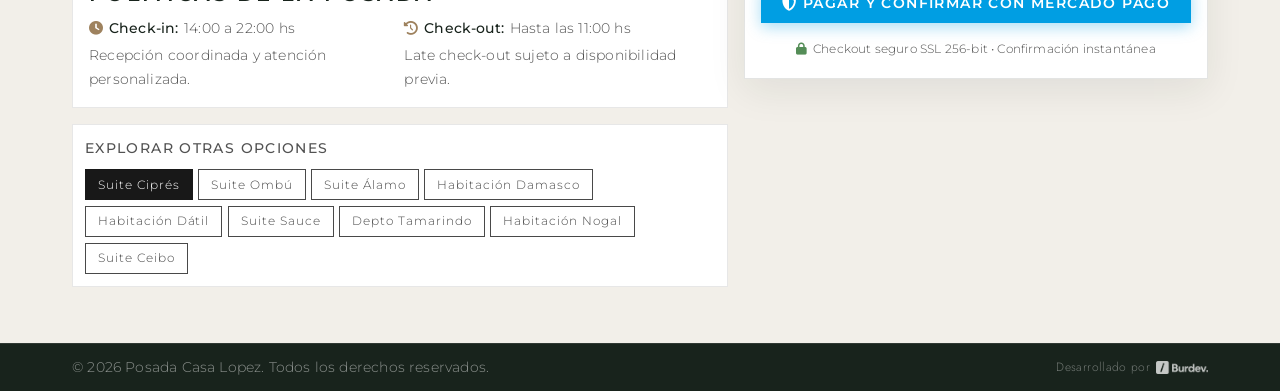
==== commit f4b11da5: "feat: adopt Downtown Las Morenas Burdev signature with Jost font and logo, add footer to room pages" ====
--- a/habitacion.html
+++ b/habitacion.html
@@ -14,6 +14,11 @@
 
     <!-- FontAwesome 6 -->
     <link rel="stylesheet" href="https://cdnjs.cloudflare.com/ajax/libs/font-awesome/6.5.1/css/all.min.css">
+
+    <!-- Google Fonts: Cormorant Garamond, Montserrat & Jost -->
+    <link rel="preconnect" href="https://fonts.googleapis.com">
+    <link rel="preconnect" href="https://fonts.gstatic.com" crossorigin>
+    <link href="https://fonts.googleapis.com/css2?family=Cormorant+Garamond:ital,wght@0,400;0,500;0,600;0,700;1,400;1,600&family=Montserrat:wght@300;400;500;600;700&family=Jost:ital,wght@0,300;0,400;0,500;0,600;1,400&display=swap" rel="stylesheet">
 
     <!-- CSS Plugins & Base -->
     <link href="assets/css/plugins.css" rel="stylesheet">
@@ -331,10 +336,18 @@
         </div>
     </main>
 
-    <!-- Footer Simple -->
-    <footer class="mt-auto py-4 bg-botanical-dark text-white text-center border-top border-white border-opacity-10">
+    <!-- Footer -->
+    <footer class="mt-auto py-4 bg-botanical-dark text-white border-top border-white border-opacity-10">
         <div class="container">
-            <small class="text-white-50">© 2026 Posada Casa Lopez • Medrano 2715, Chacras de Coria, Mendoza • Reservas directas y atención exclusiva.</small>
+            <div class="d-flex flex-column flex-sm-row justify-content-between align-items-center gap-2 text-center text-sm-start">
+                <span class="text-white-50 small"><span data-i18n="footer_rights">© 2026 Posada Casa Lopez. Todos los derechos reservados.</span></span>
+                <div class="d-inline-flex justify-content-center align-items-center gap-1 opacity-75 burdev-signature">
+                    <span class="text-white-50 burdev-label"><span data-i18n="footer_dev_by">Desarrollado por</span></span>
+                    <a href="https://burdev.pages.dev" target="_blank" rel="noopener noreferrer" style="text-decoration: none; display: inline-flex; align-items: center;" title="Burdev.">
+                        <img src="assets/img/logos/burdev-logo.png" alt="Burdev." class="burdev-img" style="height: 13px; width: auto; object-fit: contain; vertical-align: middle; margin-left: 2px;">
+                    </a>
+                </div>
+            </div>
         </div>
     </footer>
 
--- a/assets/css/crillon-luxury.css
+++ b/assets/css/crillon-luxury.css
@@ -5,7 +5,7 @@
    olivares centenarios y piedra andina de Chacras de Coria, Mendoza.
    ========================================================================== */
 
-@import url('https://fonts.googleapis.com/css2?family=Cormorant+Garamond:ital,wght@0,400;0,500;0,600;0,700;1,400;1,600&family=Montserrat:wght@300;400;500;600;700&display=swap');
+@import url('https://fonts.googleapis.com/css2?family=Cormorant+Garamond:ital,wght@0,400;0,500;0,600;0,700;1,400;1,600&family=Montserrat:wght@300;400;500;600;700&family=Jost:ital,wght@0,300;0,400;0,500;0,600;1,400&display=swap');
 
 :root {
     /* Paleta Naturaleza de Lujo */
@@ -550,28 +550,37 @@
    Fondo verde oscuro botánico #18231C, letras blancas y botón cerrar blanco
    ========================================================================== */
 @media (max-width: 1199.98px) {
-    /* Header Móvil Más Largo (Mayor presencia vertical y altura elegante) */
+    /* Header Móvil: Ajustado y pegado al alto exacto del logo */
     #header .header-navbar,
     #header .navbar {
-        min-height: 98px !important;
-        padding-top: 12px !important;
-        padding-bottom: 12px !important;
+        min-height: auto !important;
+        padding-top: 0 !important;
+        padding-bottom: 0 !important;
+    }
+
+    #header .navbar-brand {
+        padding-top: 0 !important;
+        padding-bottom: 0 !important;
+        margin-top: 0 !important;
+        margin-bottom: 0 !important;
+        line-height: 0 !important;
     }
 
     #header .brand-text-logo {
-        height: 86px !important;
-        max-height: 86px !important;
+        height: 72px !important;
+        max-height: 72px !important;
     }
 
     .room-detail-header {
-        min-height: 98px !important;
-        padding-top: 12px !important;
-        padding-bottom: 12px !important;
-    }
-
+        min-height: auto !important;
+        padding-top: 0 !important;
+        padding-bottom: 0 !important;
+    }
+
+    .room-detail-header .room-header-logo,
     .room-detail-header img {
-        height: 86px !important;
-        max-height: 86px !important;
+        height: 72px !important;
+        max-height: 72px !important;
     }
 
     #header:not(.header-scrolled) .navbar-brand {
@@ -723,7 +732,7 @@
     z-index: 2;
 }
 
-/* Gradiente Botánico Profundo & Piedra */
+/* Gradiente Botánico Profundo Bidireccional (Verde del Header #18231C arriba y abajo) */
 .hero-crillon-overlay {
     position: absolute;
     top: 0;
@@ -732,10 +741,14 @@
     height: 100%;
     background: linear-gradient(
         180deg,
-        rgba(24, 35, 28, 0.55) 0%,
-        rgba(24, 35, 28, 0.15) 45%,
-        rgba(24, 35, 28, 0.55) 85%,
-        rgba(248, 247, 244, 1) 100%
+        #18231C 0%,
+        rgba(24, 35, 28, 0.85) 12%,
+        rgba(24, 35, 28, 0.45) 28%,
+        rgba(24, 35, 28, 0.12) 42%,
+        rgba(24, 35, 28, 0.12) 58%,
+        rgba(24, 35, 28, 0.45) 72%,
+        rgba(24, 35, 28, 0.85) 88%,
+        #18231C 100%
     );
     z-index: 3;
 }
@@ -805,7 +818,7 @@
     left: 50%;
     transform: translateX(-50%);
     z-index: 5;
-    color: var(--clb-text-navy);
+    color: #FFFFFF !important;
     text-decoration: none;
     display: flex;
     flex-direction: column;
@@ -815,18 +828,19 @@
     letter-spacing: 0.24rem;
     text-transform: uppercase;
     opacity: 0.85;
-    transition: opacity 0.3s;
+    transition: opacity 0.3s, color 0.3s;
+    text-shadow: 0 1px 4px rgba(0, 0, 0, 0.6);
 }
 
 .hero-scroll-indicator:hover {
     opacity: 1;
-    color: var(--clb-primary);
+    color: var(--clb-gold-accent) !important;
 }
 
 .hero-scroll-icon {
     width: 20px;
     height: 32px;
-    border: 1px solid var(--clb-text-navy);
+    border: 1px solid rgba(255, 255, 255, 0.75) !important;
     position: relative;
 }
 
@@ -838,7 +852,7 @@
     transform: translateX(-50%);
     width: 2px;
     height: 6px;
-    background-color: var(--clb-text-navy);
+    background-color: #FFFFFF !important;
     animation: scrollWheel 2s infinite ease-in-out;
 }
 
@@ -1318,18 +1332,56 @@
     color: var(--clb-gold-accent) !important;
 }
 
+/* ==========================================================================
+   FIRMA DEVELOPER BURDEV (IDÉNTICA A DOWNTOWN LAS MORENAS)
+   ========================================================================== */
+.burdev-signature {
+    font-family: 'Jost', sans-serif !important;
+}
+
+.burdev-signature span,
+.burdev-signature .burdev-label {
+    font-family: 'Jost', sans-serif !important;
+    font-size: 0.75rem !important;
+    letter-spacing: 0.03em !important;
+    line-height: 1 !important;
+}
+
+.burdev-signature a {
+    text-decoration: none !important;
+    display: inline-flex !important;
+    align-items: center !important;
+}
+
+.burdev-signature img,
+.burdev-signature .burdev-img {
+    height: 13px !important;
+    width: auto !important;
+    object-fit: contain !important;
+    vertical-align: middle !important;
+    margin-left: 2px !important;
+    display: inline-block !important;
+    transition: opacity 0.2s ease, transform 0.2s ease !important;
+}
+
+.burdev-signature a:hover img,
+.burdev-signature a:hover .burdev-img {
+    opacity: 1 !important;
+    transform: translateY(-1px) !important;
+}
+
 /* Responsive adjustments */
 @media (max-width: 991.98px) {
     #hero {
-        height: 72vh !important;
-        min-height: 480px !important;
-        max-height: 580px !important;
+        height: 82vh !important;
+        min-height: 560px !important;
+        max-height: 660px !important;
     }
     .hero-scroll-indicator {
         display: none !important;
     }
     .hero-main-logo {
-        max-height: 235px;
+        max-height: 245px;
     }
     .hero-sub-subtitle {
         font-size: 0.76rem;
@@ -1345,32 +1397,13 @@
 }
 
 @media (max-width: 575.98px) {
-    #header .header-navbar,
-    #header .navbar {
-        min-height: 94px !important;
-        padding-top: 10px !important;
-        padding-bottom: 10px !important;
-    }
-    #header .brand-text-logo {
-        height: 82px !important;
-        max-height: 82px !important;
-    }
-    .room-detail-header {
-        min-height: 94px !important;
-        padding-top: 10px !important;
-        padding-bottom: 10px !important;
-    }
-    .room-detail-header img {
-        height: 82px !important;
-        max-height: 82px !important;
-    }
     #hero {
-        height: 66vh !important;
-        min-height: 430px !important;
-        max-height: 510px !important;
+        height: 78vh !important;
+        min-height: 520px !important;
+        max-height: 600px !important;
     }
     .hero-main-logo {
-        max-height: 185px;
+        max-height: 195px;
     }
     .hero-sub-subtitle {
         font-size: 0.68rem;
